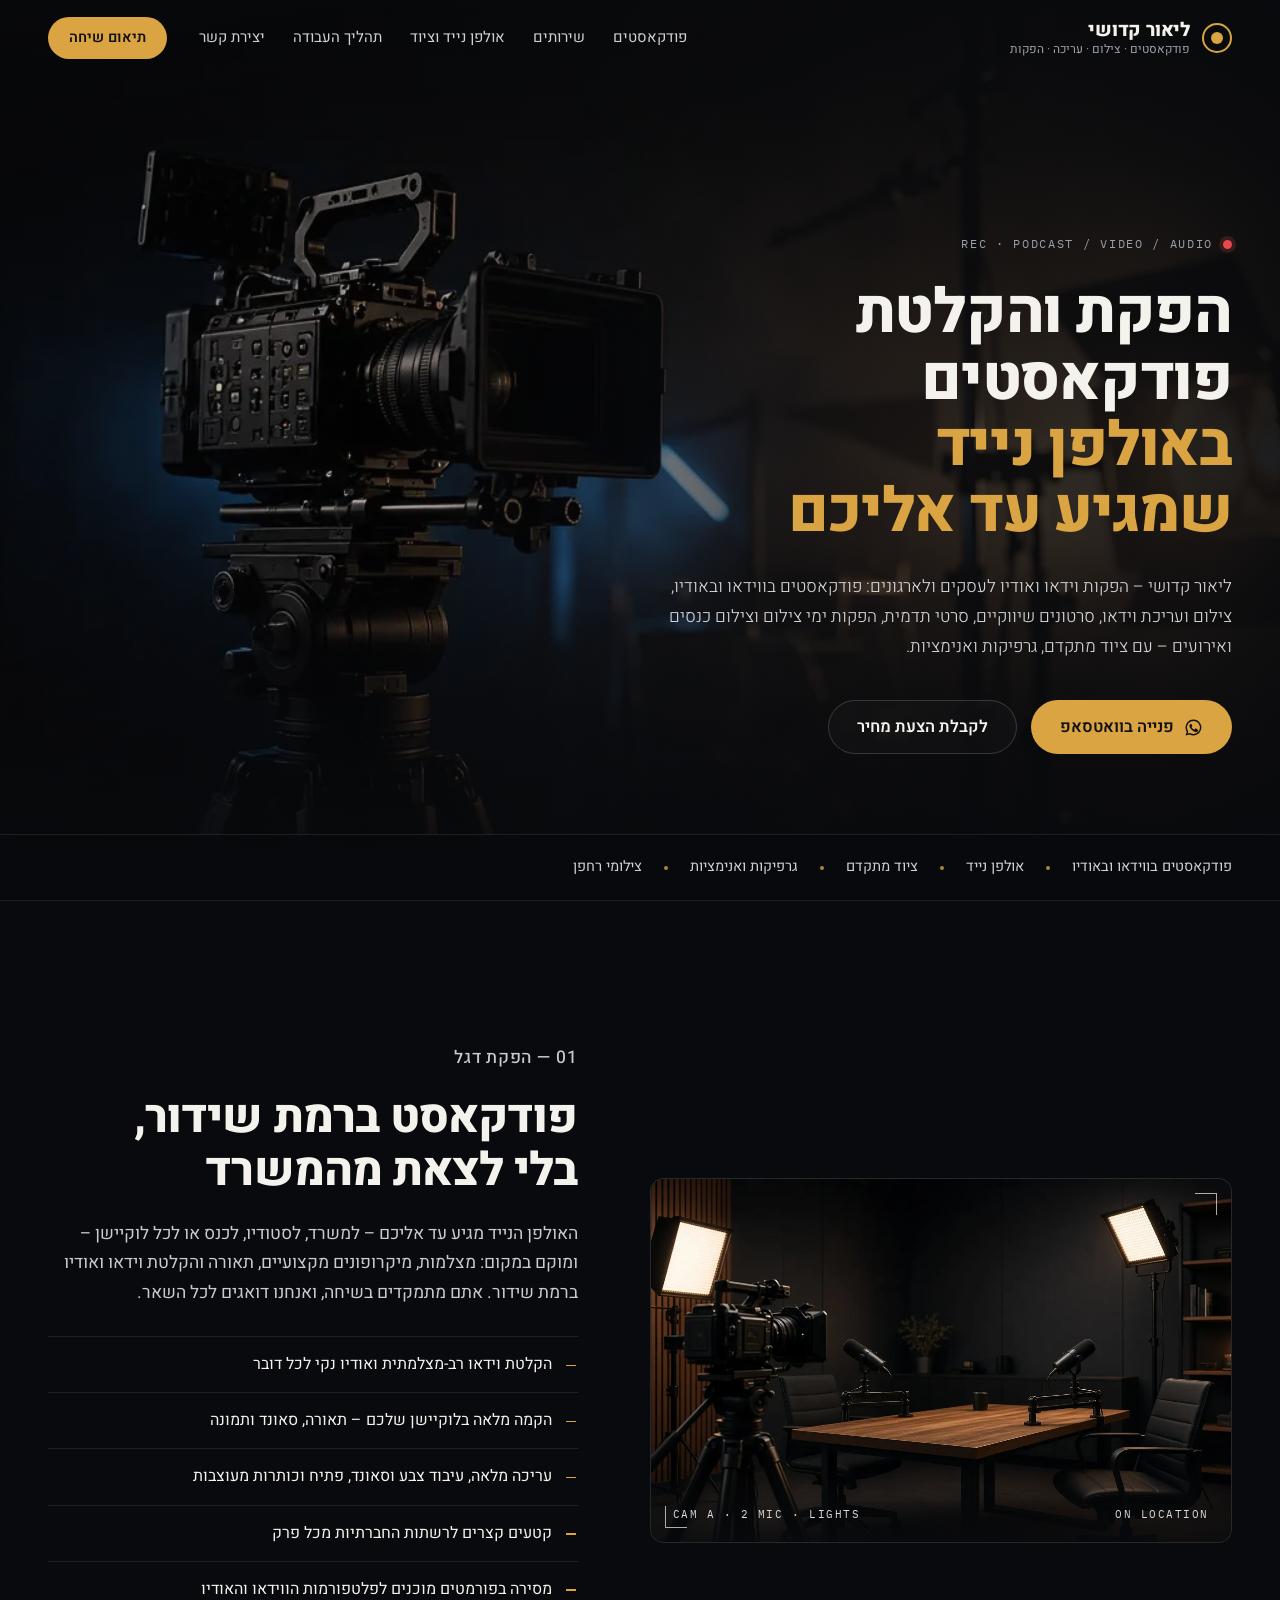
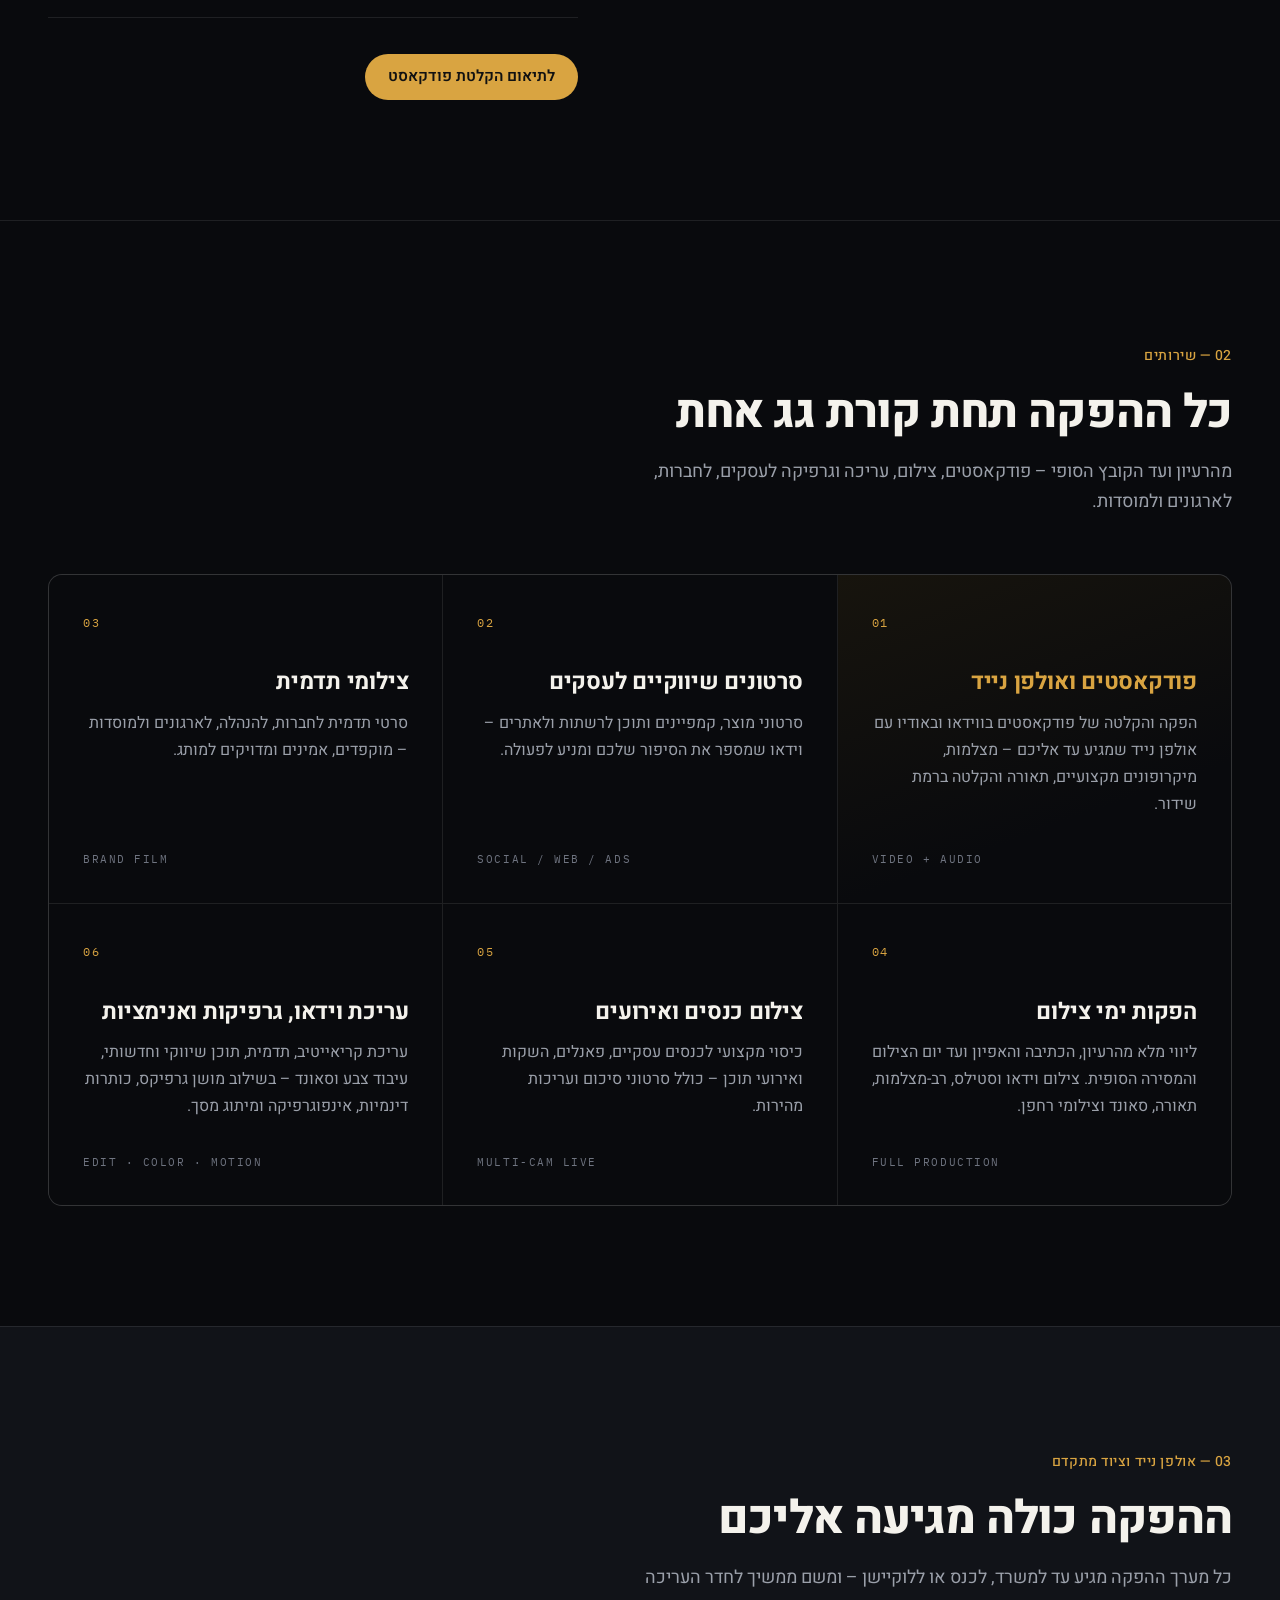
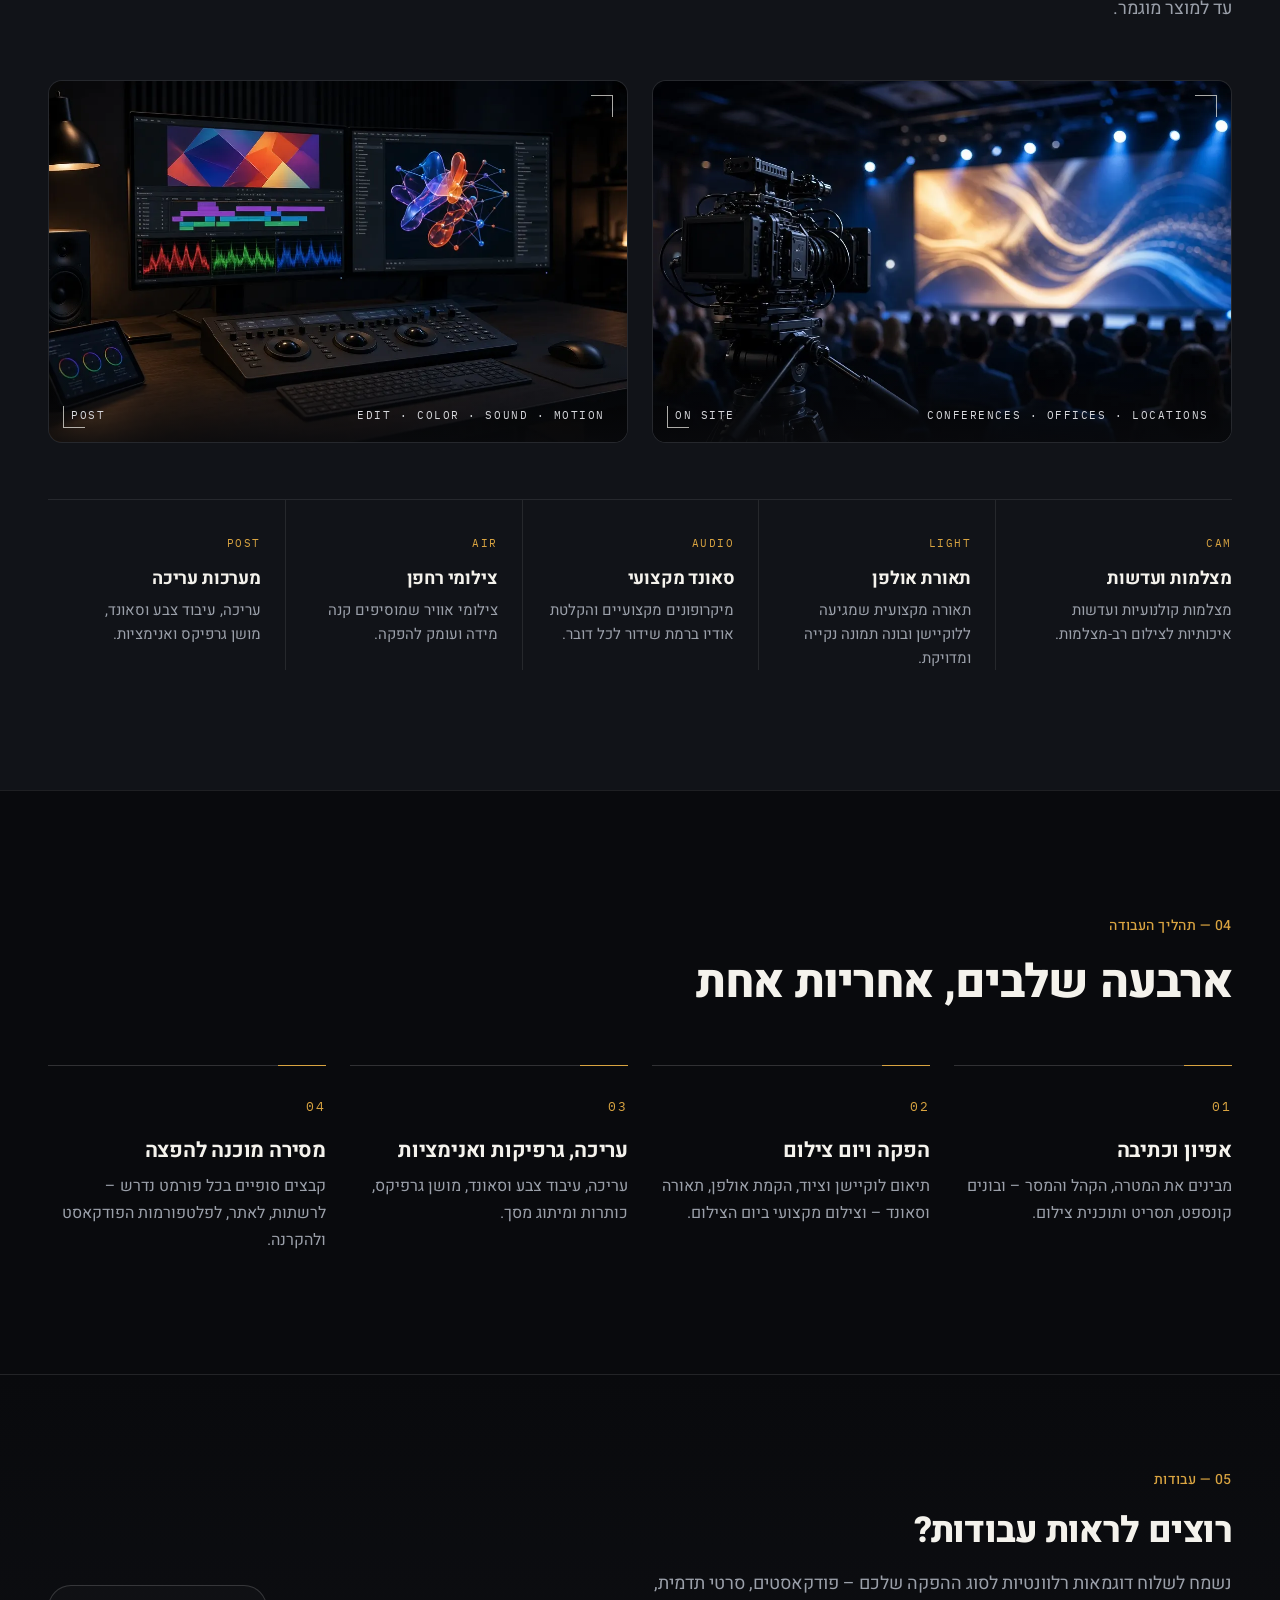
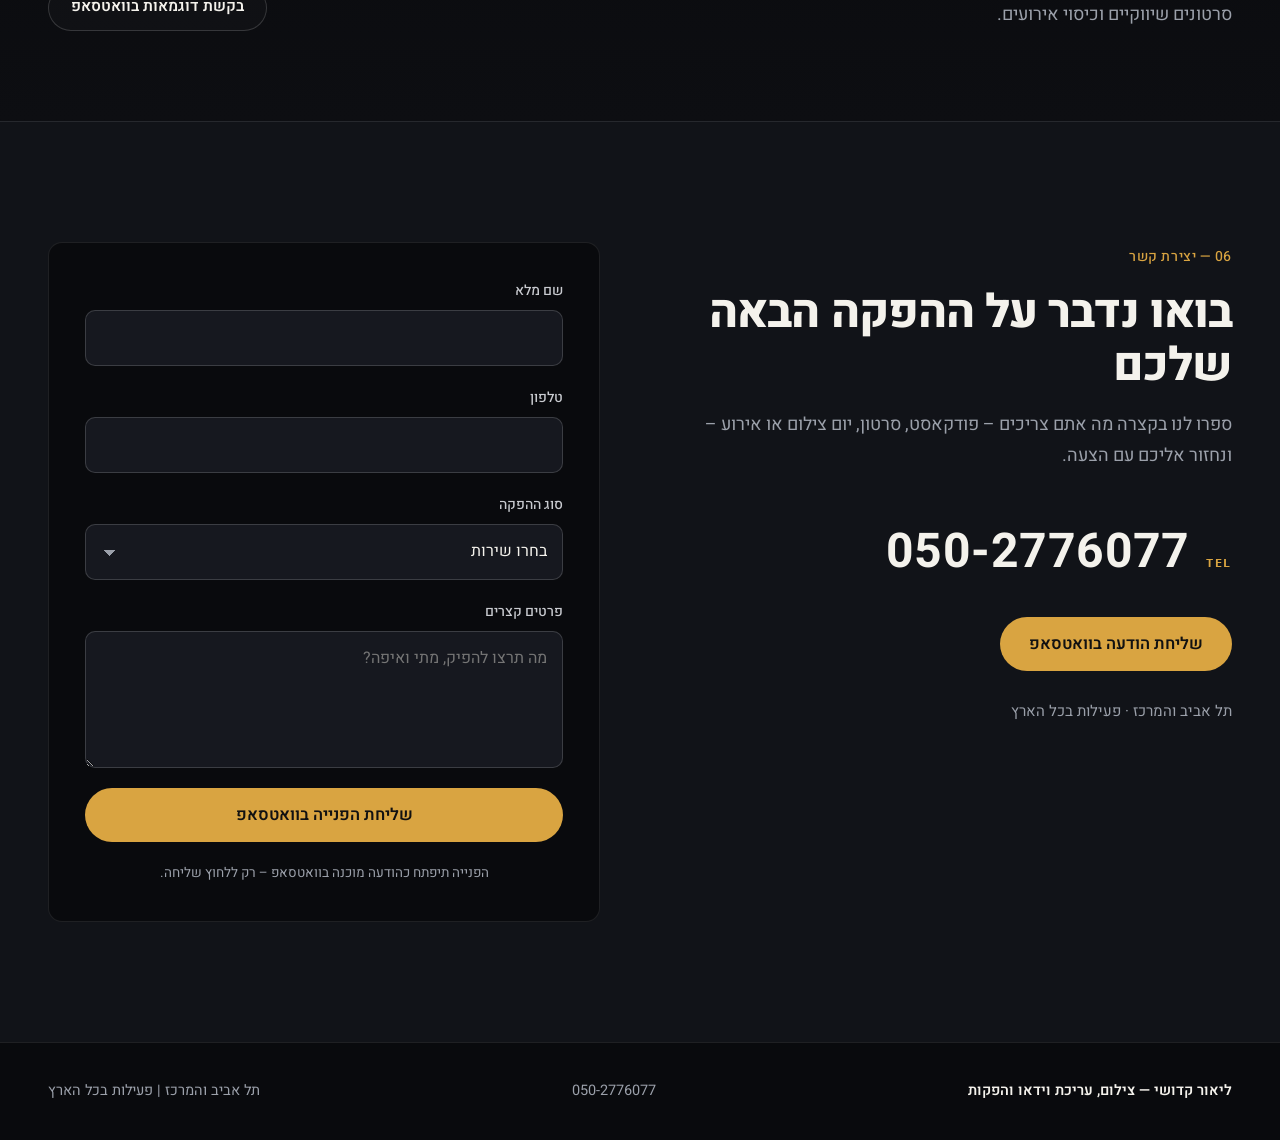
==== index.html @ 4fe22cae "Lior Kadoshi production site" ====
<!doctype html>
<html lang="he" dir="rtl">
<head>
<meta charset="utf-8">
<meta name="viewport" content="width=device-width, initial-scale=1">
<title>ליאור קדושי | הפקת והקלטת פודקאסטים, אולפן נייד, צילום ועריכת וידאו</title>
<meta name="description" content="ליאור קדושי – הפקת והקלטת פודקאסטים בווידאו ובאודיו עם אולפן נייד שמגיע עד אליכם, לצד צילום ועריכת וידאו, סרטונים שיווקיים לעסקים, סרטי תדמית, הפקות ימי צילום, צילום כנסים ואירועים, גרפיקות ואנימציות. תל אביב, המרכז ובכל הארץ.">
<link rel="canonical" href="https://lior-kadoshi.onrender.com/">
<meta name="theme-color" content="#090A0D">
<meta property="og:type" content="website">
<meta property="og:locale" content="he_IL">
<meta property="og:site_name" content="ליאור קדושי – פודקאסטים, צילום והפקות">
<meta property="og:title" content="ליאור קדושי | הפקת והקלטת פודקאסטים ואולפן נייד">
<meta property="og:description" content="אולפן פודקאסטים נייד שמגיע עד אליכם, צילום ועריכת וידאו, סרטונים שיווקיים, סרטי תדמית, הפקות ימי צילום וצילום כנסים ואירועים.">
<meta property="og:url" content="https://lior-kadoshi.onrender.com/">
<meta property="og:image" content="https://lior-kadoshi.onrender.com/assets/og-image.jpg">
<meta property="og:image:width" content="1200">
<meta property="og:image:height" content="630">
<meta name="twitter:card" content="summary_large_image">
<link rel="preconnect" href="https://fonts.googleapis.com">
<link rel="preconnect" href="https://fonts.gstatic.com" crossorigin>
<link href="https://fonts.googleapis.com/css2?family=Heebo:wght@300;400;500;600;700;800&family=IBM+Plex+Mono:wght@400;500&display=swap" rel="stylesheet">
<link rel="preload" as="image" href="assets/hero-studio.webp" type="image/webp">
<link rel="stylesheet" href="styles.css">
<link rel="icon" href="data:image/svg+xml,%3Csvg xmlns='http://www.w3.org/2000/svg' viewBox='0 0 64 64'%3E%3Crect width='64' height='64' rx='12' fill='%23090A0D'/%3E%3Ccircle cx='32' cy='32' r='13' fill='none' stroke='%23D9A441' stroke-width='5'/%3E%3Ccircle cx='32' cy='32' r='4' fill='%23D9A441'/%3E%3C/svg%3E">
<script type="application/ld+json">
{"@context":"https://schema.org","@type":"ProfessionalService","name":"ליאור קדושי – צילום, עריכת וידאו והפקות","alternateName":"Lior Kadoshi","description":"הפקת והקלטת פודקאסטים בווידאו ובאודיו עם אולפן נייד, צילום ועריכת וידאו, סרטונים שיווקיים לעסקים, סרטי תדמית, הפקות ימי צילום וצילום כנסים ואירועים.","telephone":"+972502776077","url":"https://lior-kadoshi.onrender.com/","image":"https://lior-kadoshi.onrender.com/assets/og-image.jpg","areaServed":["תל אביב","המרכז","ישראל"],"foundingDate":"2022"}
</script>
</head>
<body>
<a class="skip" href="#main">דילוג לתוכן</a>

<header class="nav" id="top">
  <div class="nav__inner wrap">
    <a href="#top" class="brand" aria-label="ליאור קדושי – לראש העמוד">
      <span class="brand__mark" aria-hidden="true"></span>
      <span class="brand__text"><strong>ליאור קדושי</strong><small>פודקאסטים · צילום · עריכה · הפקות</small></span>
    </a>
    <nav class="nav__links" aria-label="ניווט ראשי">
      <a href="#podcast">פודקאסטים</a>
      <a href="#services">שירותים</a>
      <a href="#studio">אולפן נייד וציוד</a>
      <a href="#process">תהליך העבודה</a>
      <a href="#contact">יצירת קשר</a>
    </nav>
    <a href="#contact" class="btn btn--gold nav__cta">תיאום שיחה</a>
    <button class="burger" type="button" aria-label="פתיחת תפריט" aria-expanded="false" aria-controls="drawer"><span></span><span></span></button>
  </div>
</header>

<div class="drawer" id="drawer" aria-hidden="true">
  <nav aria-label="ניווט נייד">
    <a href="#podcast"><span class="mono">01</span>פודקאסטים</a>
    <a href="#services"><span class="mono">02</span>שירותים</a>
    <a href="#studio"><span class="mono">03</span>אולפן נייד וציוד</a>
    <a href="#process"><span class="mono">04</span>תהליך העבודה</a>
    <a href="#contact"><span class="mono">05</span>יצירת קשר</a>
  </nav>
  <div class="drawer__foot">
    <a href="https://wa.me/972502776077" class="btn btn--gold" target="_blank" rel="noopener">שליחת הודעה בוואטסאפ</a>
    <a href="tel:+972502776077" class="btn btn--ghost">050-2776077</a>
  </div>
</div>

<main id="main">
  <!-- HERO -->
  <section class="hero">
    <picture class="hero__media">
      <source srcset="assets/hero-studio.webp" type="image/webp">
      <img src="assets/hero-studio.jpg" alt="סט צילום מקצועי עם מצלמת קולנוע על חצובה ותאורת אולפן" width="1280" height="720" fetchpriority="high">
    </picture>
    <div class="hero__shade" aria-hidden="true"></div>
    <div class="hero__content wrap">
      <p class="eyebrow"><span class="rec" aria-hidden="true"></span><span class="mono">REC · PODCAST / VIDEO / AUDIO</span></p>
      <h1>הפקת והקלטת פודקאסטים<br><span class="gold">באולפן נייד שמגיע עד אליכם</span></h1>
      <p class="lead">ליאור קדושי – הפקות וידאו ואודיו לעסקים ולארגונים: פודקאסטים בווידאו ובאודיו, צילום ועריכת וידאו, סרטונים שיווקיים, סרטי תדמית, הפקות ימי צילום וצילום כנסים ואירועים – עם ציוד מתקדם, גרפיקות ואנימציות.</p>
      <div class="hero__ctas">
        <a href="https://wa.me/972502776077?text=%D7%94%D7%99%D7%99%20%D7%9C%D7%99%D7%90%D7%95%D7%A8%2C%20%D7%90%D7%A9%D7%9E%D7%97%20%D7%9C%D7%A4%D7%A8%D7%98%D7%99%D7%9D%20%D7%A2%D7%9C%20%D7%94%D7%A4%D7%A7%D7%94" class="btn btn--gold btn--lg" target="_blank" rel="noopener"><svg viewBox="0 0 24 24" aria-hidden="true"><path d="M12 2a10 10 0 0 0-8.6 15.1L2 22l5-1.3A10 10 0 1 0 12 2Zm0 18.2a8.2 8.2 0 0 1-4.2-1.1l-.3-.2-3 .8.8-2.9-.2-.3A8.2 8.2 0 1 1 12 20.2Zm4.5-6.1c-.2-.1-1.5-.7-1.7-.8-.2-.1-.4-.1-.6.1l-.8 1c-.1.2-.3.2-.5.1a6.7 6.7 0 0 1-3.3-2.9c-.2-.4.3-.4.8-1.3.1-.2 0-.3 0-.4l-.8-1.9c-.2-.5-.4-.4-.6-.4h-.5a1 1 0 0 0-.7.3 3 3 0 0 0-.9 2.2 5.2 5.2 0 0 0 1.1 2.8 11.9 11.9 0 0 0 4.6 4c1.7.7 2.4.8 3.2.7a2.8 2.8 0 0 0 1.8-1.3 2.3 2.3 0 0 0 .2-1.3c-.1-.1-.2-.2-.5-.3Z"/></svg>פנייה בוואטסאפ</a>
        <a href="#contact" class="btn btn--ghost btn--lg">לקבלת הצעת מחיר</a>
      </div>
    </div>
    <div class="strip">
      <div class="wrap strip__inner">
        <span>פודקאסטים בווידאו ובאודיו</span><i></i>
        <span>אולפן נייד</span><i></i>
        <span>ציוד מתקדם</span><i></i>
        <span>גרפיקות ואנימציות</span><i></i>
        <span>צילומי רחפן</span>
      </div>
    </div>
  </section>

  <!-- PODCAST FLAGSHIP -->
  <section class="section podcast" id="podcast">
    <div class="wrap split">
      <figure class="frame">
        <picture>
          <source srcset="assets/podcast-mobile.webp" type="image/webp">
          <img src="assets/podcast-mobile.jpg" alt="עמדת הקלטת פודקאסט עם שני מיקרופונים מקצועיים, תאורת אולפן ומצלמת וידאו" width="1280" height="720" loading="lazy">
        </picture>
        <figcaption class="mono"><span>CAM A · 2 MIC · LIGHTS</span><span>ON LOCATION</span></figcaption>
      </figure>
      <div class="split__text">
        <p class="kicker mono">01 — הפקת דגל</p>
        <h2>פודקאסט ברמת שידור,<br>בלי לצאת מהמשרד</h2>
        <p>האולפן הנייד מגיע עד אליכם – למשרד, לסטודיו, לכנס או לכל לוקיישן – ומוקם במקום: מצלמות, מיקרופונים מקצועיים, תאורה והקלטת וידאו ואודיו ברמת שידור. אתם מתמקדים בשיחה, ואנחנו דואגים לכל השאר.</p>
        <ul class="ticks">
          <li>הקלטת וידאו רב-מצלמתית ואודיו נקי לכל דובר</li>
          <li>הקמה מלאה בלוקיישן שלכם – תאורה, סאונד ותמונה</li>
          <li>עריכה מלאה, עיבוד צבע וסאונד, פתיח וכותרות מעוצבות</li>
          <li>קטעים קצרים לרשתות החברתיות מכל פרק</li>
          <li>מסירה בפורמטים מוכנים לפלטפורמות הווידאו והאודיו</li>
        </ul>
        <a href="#contact" class="btn btn--gold" data-service="הפקת והקלטת פודקאסט">לתיאום הקלטת פודקאסט</a>
      </div>
    </div>
  </section>

  <!-- SERVICES -->
  <section class="section" id="services">
    <div class="wrap">
      <header class="head">
        <p class="kicker mono">02 — שירותים</p>
        <h2>כל ההפקה תחת קורת גג אחת</h2>
        <p class="sub">מהרעיון ועד הקובץ הסופי – פודקאסטים, צילום, עריכה וגרפיקה לעסקים, לחברות, לארגונים ולמוסדות.</p>
      </header>
      <div class="grid">
        <article class="card card--feature">
          <span class="card__idx mono">01</span>
          <h3>פודקאסטים ואולפן נייד</h3>
          <p>הפקה והקלטה של פודקאסטים בווידאו ובאודיו עם אולפן נייד שמגיע עד אליכם – מצלמות, מיקרופונים מקצועיים, תאורה והקלטה ברמת שידור.</p>
          <span class="card__tag mono">VIDEO + AUDIO</span>
        </article>
        <article class="card">
          <span class="card__idx mono">02</span>
          <h3>סרטונים שיווקיים לעסקים</h3>
          <p>סרטוני מוצר, קמפיינים ותוכן לרשתות ולאתרים – וידאו שמספר את הסיפור שלכם ומניע לפעולה.</p>
          <span class="card__tag mono">SOCIAL / WEB / ADS</span>
        </article>
        <article class="card">
          <span class="card__idx mono">03</span>
          <h3>צילומי תדמית</h3>
          <p>סרטי תדמית לחברות, להנהלה, לארגונים ולמוסדות – מוקפדים, אמינים ומדויקים למותג.</p>
          <span class="card__tag mono">BRAND FILM</span>
        </article>
        <article class="card">
          <span class="card__idx mono">04</span>
          <h3>הפקות ימי צילום</h3>
          <p>ליווי מלא מהרעיון, הכתיבה והאפיון ועד יום הצילום והמסירה הסופית. צילום וידאו וסטילס, רב-מצלמות, תאורה, סאונד וצילומי רחפן.</p>
          <span class="card__tag mono">FULL PRODUCTION</span>
        </article>
        <article class="card">
          <span class="card__idx mono">05</span>
          <h3>צילום כנסים ואירועים</h3>
          <p>כיסוי מקצועי לכנסים עסקיים, פאנלים, השקות ואירועי תוכן – כולל סרטוני סיכום ועריכות מהירות.</p>
          <span class="card__tag mono">MULTI-CAM LIVE</span>
        </article>
        <article class="card">
          <span class="card__idx mono">06</span>
          <h3>עריכת וידאו, גרפיקות ואנימציות</h3>
          <p>עריכת קריאייטיב, תדמית, תוכן שיווקי וחדשותי, עיבוד צבע וסאונד – בשילוב מושן גרפיקס, כותרות דינמיות, אינפוגרפיקה ומיתוג מסך.</p>
          <span class="card__tag mono">EDIT · COLOR · MOTION</span>
        </article>
      </div>
    </div>
  </section>

  <!-- STUDIO & GEAR -->
  <section class="section studio" id="studio">
    <div class="wrap">
      <header class="head">
        <p class="kicker mono">03 — אולפן נייד וציוד מתקדם</p>
        <h2>ההפקה כולה מגיעה אליכם</h2>
        <p class="sub">כל מערך ההפקה מגיע עד למשרד, לכנס או ללוקיישן – ומשם ממשיך לחדר העריכה עד למוצר מוגמר.</p>
      </header>
      <div class="studio__grid">
        <figure class="frame frame--tall">
          <picture>
            <source srcset="assets/conference-shoot.webp" type="image/webp">
            <img src="assets/conference-shoot.jpg" alt="מצלמת קולנוע על חצובה מצלמת במה מוארת באולם כנסים" width="1280" height="720" loading="lazy">
          </picture>
          <figcaption class="mono"><span>ON SITE</span><span>CONFERENCES · OFFICES · LOCATIONS</span></figcaption>
        </figure>
        <figure class="frame frame--tall">
          <picture>
            <source srcset="assets/editing-motion.webp" type="image/webp">
            <img src="assets/editing-motion.jpg" alt="עמדת עריכה ועיבוד צבע עם שני מסכים ופאנל שליטה" width="1280" height="720" loading="lazy">
          </picture>
          <figcaption class="mono"><span>POST</span><span>EDIT · COLOR · SOUND · MOTION</span></figcaption>
        </figure>
      </div>
      <div class="gear">
        <div class="gear__item"><span class="mono">CAM</span><h3>מצלמות ועדשות</h3><p>מצלמות קולנועיות ועדשות איכותיות לצילום רב-מצלמות.</p></div>
        <div class="gear__item"><span class="mono">LIGHT</span><h3>תאורת אולפן</h3><p>תאורה מקצועית שמגיעה ללוקיישן ובונה תמונה נקייה ומדויקת.</p></div>
        <div class="gear__item"><span class="mono">AUDIO</span><h3>סאונד מקצועי</h3><p>מיקרופונים מקצועיים והקלטת אודיו ברמת שידור לכל דובר.</p></div>
        <div class="gear__item"><span class="mono">AIR</span><h3>צילומי רחפן</h3><p>צילומי אוויר שמוסיפים קנה מידה ועומק להפקה.</p></div>
        <div class="gear__item"><span class="mono">POST</span><h3>מערכות עריכה</h3><p>עריכה, עיבוד צבע וסאונד, מושן גרפיקס ואנימציות.</p></div>
      </div>
    </div>
  </section>

  <!-- PROCESS -->
  <section class="section" id="process">
    <div class="wrap">
      <header class="head">
        <p class="kicker mono">04 — תהליך העבודה</p>
        <h2>ארבעה שלבים, אחריות אחת</h2>
      </header>
      <ol class="steps">
        <li><span class="steps__n mono">01</span><h3>אפיון וכתיבה</h3><p>מבינים את המטרה, הקהל והמסר – ובונים קונספט, תסריט ותוכנית צילום.</p></li>
        <li><span class="steps__n mono">02</span><h3>הפקה ויום צילום</h3><p>תיאום לוקיישן וציוד, הקמת אולפן, תאורה וסאונד – וצילום מקצועי ביום הצילום.</p></li>
        <li><span class="steps__n mono">03</span><h3>עריכה, גרפיקות ואנימציות</h3><p>עריכה, עיבוד צבע וסאונד, מושן גרפיקס, כותרות ומיתוג מסך.</p></li>
        <li><span class="steps__n mono">04</span><h3>מסירה מוכנה להפצה</h3><p>קבצים סופיים בכל פורמט נדרש – לרשתות, לאתר, לפלטפורמות הפודקאסט ולהקרנה.</p></li>
      </ol>
    </div>
  </section>

  <!-- WORK (modular, ready for showreel) -->
  <section class="section reel" id="work" aria-label="עבודות נבחרות">
    <div class="wrap reel__inner">
      <div>
        <p class="kicker mono">05 — עבודות</p>
        <h2>רוצים לראות עבודות?</h2>
        <p class="sub">נשמח לשלוח דוגמאות רלוונטיות לסוג ההפקה שלכם – פודקאסטים, סרטי תדמית, סרטונים שיווקיים וכיסוי אירועים.</p>
      </div>
      <a href="https://wa.me/972502776077?text=%D7%94%D7%99%D7%99%20%D7%9C%D7%99%D7%90%D7%95%D7%A8%2C%20%D7%90%D7%A9%D7%9E%D7%97%20%D7%9C%D7%A8%D7%90%D7%95%D7%AA%20%D7%93%D7%95%D7%92%D7%9E%D7%90%D7%95%D7%AA%20%D7%A2%D7%91%D7%95%D7%93%D7%94" class="btn btn--ghost" target="_blank" rel="noopener">בקשת דוגמאות בוואטסאפ</a>
      <!-- Showreel slot: add <div class="reel__video"><iframe ...></iframe></div> here when real works are ready -->
    </div>
  </section>

  <!-- CONTACT -->
  <section class="section contact" id="contact">
    <div class="wrap contact__grid">
      <div class="contact__info">
        <p class="kicker mono">06 — יצירת קשר</p>
        <h2>בואו נדבר על ההפקה הבאה שלכם</h2>
        <p class="sub">ספרו לנו בקצרה מה אתם צריכים – פודקאסט, סרטון, יום צילום או אירוע – ונחזור אליכם עם הצעה.</p>
        <a class="phone" href="tel:+972502776077"><span class="mono">TEL</span><bdi>050-2776077</bdi></a>
        <a href="https://wa.me/972502776077" class="btn btn--gold btn--lg" target="_blank" rel="noopener">שליחת הודעה בוואטסאפ</a>
        <p class="area mono">תל אביב והמרכז · פעילות בכל הארץ</p>
      </div>
      <form class="form" id="brief" novalidate>
        <div class="field">
          <label for="f-name">שם מלא</label>
          <input id="f-name" name="name" type="text" autocomplete="name" required>
        </div>
        <div class="field">
          <label for="f-phone">טלפון</label>
          <input id="f-phone" name="phone" type="tel" inputmode="tel" autocomplete="tel" required dir="ltr">
        </div>
        <div class="field">
          <label for="f-type">סוג ההפקה</label>
          <select id="f-type" name="type" required>
            <option value="" selected disabled>בחרו שירות</option>
            <option>הפקת והקלטת פודקאסט</option>
            <option>אולפן נייד</option>
            <option>סרטון שיווקי לעסק</option>
            <option>צילומי תדמית</option>
            <option>הפקת יום צילום</option>
            <option>צילום כנס או אירוע</option>
            <option>עריכת וידאו</option>
            <option>גרפיקות ואנימציות</option>
            <option>צילומי רחפן</option>
            <option>אחר</option>
          </select>
        </div>
        <div class="field">
          <label for="f-msg">פרטים קצרים</label>
          <textarea id="f-msg" name="msg" rows="4" placeholder="מה תרצו להפיק, מתי ואיפה?"></textarea>
        </div>
        <p class="form__err" id="form-err" role="alert" hidden>נא למלא שם, טלפון וסוג הפקה.</p>
        <button type="submit" class="btn btn--gold btn--lg btn--block">שליחת הפנייה בוואטסאפ</button>
        <p class="form__note">הפנייה תיפתח כהודעה מוכנה בוואטסאפ – רק ללחוץ שליחה.</p>
      </form>
    </div>
  </section>
</main>

<footer class="footer">
  <div class="wrap footer__inner">
    <strong>ליאור קדושי — צילום, עריכת וידאו והפקות</strong>
    <a href="tel:+972502776077"><bdi>050-2776077</bdi></a>
    <span>תל אביב והמרכז | פעילות בכל הארץ</span>
  </div>
</footer>

<a class="wa-float" href="https://wa.me/972502776077" target="_blank" rel="noopener" aria-label="וואטסאפ"><svg viewBox="0 0 24 24" aria-hidden="true"><path d="M12 2a10 10 0 0 0-8.6 15.1L2 22l5-1.3A10 10 0 1 0 12 2Zm4.5 12.1c-.2-.1-1.5-.7-1.7-.8-.2-.1-.4-.1-.6.1l-.8 1c-.1.2-.3.2-.5.1a6.7 6.7 0 0 1-3.3-2.9c-.2-.4.3-.4.8-1.3.1-.2 0-.3 0-.4l-.8-1.9c-.2-.5-.4-.4-.6-.4h-.5a1 1 0 0 0-.7.3 3 3 0 0 0-.9 2.2 5.2 5.2 0 0 0 1.1 2.8 11.9 11.9 0 0 0 4.6 4c1.7.7 2.4.8 3.2.7a2.8 2.8 0 0 0 1.8-1.3 2.3 2.3 0 0 0 .2-1.3c-.1-.1-.2-.2-.5-.3Z"/></svg></a>

<script src="script.js" defer></script>
</body>
</html>
---- styles.css ----
:root{
  --bg:#090A0D; --bg2:#111318; --bg3:#16181F;
  --ink:#F4F2EC; --mute:#9BA0AA; --gold:#D9A441; --gold2:#E8BC66;
  --line:rgba(255,255,255,.09); --line2:rgba(255,255,255,.16);
  --r:14px; --w:1240px;
  --mono:"IBM Plex Mono",ui-monospace,monospace;
}
*,*::before,*::after{box-sizing:border-box}
html{scroll-behavior:smooth;scroll-padding-top:84px;-webkit-text-size-adjust:100%}
body{margin:0;background:var(--bg);color:var(--ink);font-family:"Heebo",system-ui,sans-serif;font-size:17px;line-height:1.7;font-weight:400;overflow-x:hidden;-webkit-font-smoothing:antialiased}
img{display:block;max-width:100%;height:auto}
a{color:inherit;text-decoration:none}
h1,h2,h3{margin:0;font-weight:700;line-height:1.15;letter-spacing:-.01em}
p{margin:0}
.wrap{width:100%;max-width:var(--w);margin-inline:auto;padding-inline:28px}
.mono{font-family:var(--mono);font-size:12px;letter-spacing:.14em;text-transform:uppercase;direction:ltr;unicode-bidi:isolate}
.gold{color:var(--gold)}
.skip{position:absolute;top:-60px;right:16px;background:var(--gold);color:#000;padding:8px 14px;border-radius:8px;z-index:100}
.skip:focus{top:12px}
:focus-visible{outline:2px solid var(--gold);outline-offset:3px}

/* buttons */
.btn{display:inline-flex;align-items:center;justify-content:center;gap:10px;height:46px;padding:0 22px;border-radius:999px;font-weight:600;font-size:15.5px;border:1px solid transparent;transition:background .2s,border-color .2s,color .2s,transform .2s;cursor:pointer;font-family:inherit;white-space:nowrap}
.btn svg{width:19px;height:19px;fill:currentColor}
.btn--gold{background:var(--gold);color:#111;}
.btn--gold:hover{background:var(--gold2)}
.btn--ghost{border-color:var(--line2);color:var(--ink);background:rgba(255,255,255,.02)}
.btn--ghost:hover{border-color:var(--gold);color:var(--gold)}
.btn--lg{height:54px;padding:0 28px;font-size:16.5px}
.btn--block{width:100%}

/* nav */
.nav{position:fixed;inset:0 0 auto 0;z-index:50;transition:background .3s,border-color .3s;border-bottom:1px solid transparent}
.nav.is-solid{background:rgba(9,10,13,.86);backdrop-filter:blur(14px);-webkit-backdrop-filter:blur(14px);border-color:var(--line)}
.nav__inner{display:flex;align-items:center;gap:32px;height:76px}
.brand{display:flex;align-items:center;gap:12px;margin-inline-end:auto}
.brand__mark{width:30px;height:30px;border-radius:50%;border:2.5px solid var(--gold);position:relative;flex:none}
.brand__mark::after{content:"";position:absolute;inset:7px;border-radius:50%;background:var(--gold)}
.brand__text{display:flex;flex-direction:column;line-height:1.2}
.brand__text strong{font-size:19px;font-weight:800;letter-spacing:-.01em}
.brand__text small{font-size:12px;color:var(--mute);font-weight:400}
.nav__links{display:flex;gap:28px;font-size:15px;color:#cfd1d6}
.nav__links a{position:relative;padding:6px 0}
.nav__links a:hover{color:var(--ink)}
.nav__links a::after{content:"";position:absolute;bottom:0;right:0;width:0;height:1px;background:var(--gold);transition:width .25s}
.nav__links a:hover::after{width:100%}
.nav__cta{height:42px;padding:0 20px;font-size:14.5px}
.burger{display:none;width:44px;height:44px;border:1px solid var(--line2);background:transparent;border-radius:12px;cursor:pointer;position:relative;padding:0}
.burger span{position:absolute;right:12px;left:12px;height:1.5px;background:var(--ink);transition:transform .3s,top .3s}
.burger span:first-child{top:17px}.burger span:last-child{top:25px}
.burger[aria-expanded="true"] span:first-child{top:21px;transform:rotate(45deg)}
.burger[aria-expanded="true"] span:last-child{top:21px;transform:rotate(-45deg)}

.drawer{position:fixed;inset:0;z-index:45;background:rgba(9,10,13,.97);backdrop-filter:blur(10px);padding:100px 28px 32px;display:flex;flex-direction:column;justify-content:space-between;opacity:0;visibility:hidden;transform:translateY(-8px);transition:opacity .3s,transform .3s,visibility .3s}
.drawer.is-open{opacity:1;visibility:visible;transform:none}
.drawer nav{display:flex;flex-direction:column}
.drawer nav a{display:flex;align-items:baseline;gap:16px;font-size:26px;font-weight:600;padding:16px 0;border-bottom:1px solid var(--line)}
.drawer nav a .mono{color:var(--gold);font-size:12px}
.drawer__foot{display:grid;gap:12px}
.drawer__foot .btn{height:54px}

/* hero */
.hero{position:relative;min-height:100vh;min-height:100svh;display:flex;flex-direction:column;justify-content:flex-end;overflow:hidden;isolation:isolate}
.hero__media{position:absolute;inset:0;z-index:-2}
.hero__media img{width:100%;height:100%;object-fit:cover;object-position:70% 50%;transform:scaleX(-1)}
.hero__shade{position:absolute;inset:0;z-index:-1;background:
  linear-gradient(270deg,rgba(9,10,13,.92) 0%,rgba(9,10,13,.72) 38%,rgba(9,10,13,.15) 72%,rgba(9,10,13,.35) 100%),
  linear-gradient(0deg,var(--bg) 0%,rgba(9,10,13,0) 40%),
  linear-gradient(180deg,rgba(9,10,13,.6) 0%,rgba(9,10,13,0) 22%)}
.hero__content{padding-top:150px;padding-bottom:80px}
.hero__content>*{max-width:620px}
.eyebrow{display:flex;align-items:center;gap:10px;color:var(--mute);margin-bottom:26px}
.rec{width:9px;height:9px;border-radius:50%;background:#E5484D;box-shadow:0 0 0 4px rgba(229,72,77,.18);animation:blink 1.6s infinite}
@keyframes blink{50%{opacity:.25}}
.hero h1{font-size:clamp(38px,4.8vw,68px);font-weight:800;max-width:13ch;letter-spacing:-.02em;line-height:1.08}
.lead{margin-top:26px;max-width:58ch;font-size:clamp(17px,1.35vw,19.5px);color:#d4d5d9;font-weight:300;line-height:1.75}
.hero__ctas{display:flex;flex-wrap:wrap;gap:14px;margin-top:38px}
.strip{border-top:1px solid var(--line);background:rgba(9,10,13,.55);backdrop-filter:blur(8px)}
.strip__inner{display:flex;flex-wrap:wrap;align-items:center;gap:14px 22px;padding-block:20px;font-size:14.5px;color:#cfd1d6}
.strip i{width:4px;height:4px;border-radius:50%;background:var(--gold);opacity:.8}

/* sections */
.section{padding-block:120px;border-top:1px solid var(--line)}
.head{max-width:760px;margin-bottom:56px}
.kicker{color:var(--gold);margin-bottom:18px;display:inline-block;font-family:"Heebo",sans-serif;direction:rtl;letter-spacing:.04em;font-size:14px;font-weight:500;text-transform:none}
h2{font-size:clamp(30px,3.6vw,50px);font-weight:800;letter-spacing:-.02em}
.sub{margin-top:18px;color:var(--mute);font-size:18px;max-width:60ch}

/* split */
.split{display:grid;grid-template-columns:1.1fr 1fr;gap:72px;align-items:center}
.split__text p{color:#c9cbd0;margin-top:22px;font-size:17.5px}
.ticks{list-style:none;padding:0;margin:28px 0 36px;display:grid;gap:0;border-top:1px solid var(--line)}
.ticks li{padding:14px 26px 14px 0;border-bottom:1px solid var(--line);position:relative;font-size:16px}
.ticks li::before{content:"";position:absolute;right:2px;top:50%;width:10px;height:1.5px;background:var(--gold)}
.frame{margin:0;position:relative;border-radius:var(--r);overflow:hidden;border:1px solid var(--line);background:var(--bg2)}
.frame img{width:100%;aspect-ratio:16/10;object-fit:cover}
.frame::before,.frame::after{content:"";position:absolute;width:22px;height:22px;border:1.5px solid rgba(244,242,236,.7);z-index:2;pointer-events:none}
.frame::before{top:14px;right:14px;border-left:0;border-bottom:0}
.frame::after{bottom:14px;left:14px;border-right:0;border-top:0}
.frame figcaption{position:absolute;inset:auto 0 0 0;display:flex;justify-content:space-between;gap:12px;padding:44px 22px 18px;background:linear-gradient(0deg,rgba(9,10,13,.85),transparent);color:#d8d9dd;font-size:11px}

/* services grid */
.grid{display:grid;grid-template-columns:repeat(3,1fr);gap:1px;background:var(--line);border:1px solid var(--line);border-radius:var(--r);overflow:hidden}
.card{background:var(--bg);padding:38px 34px 34px;display:flex;flex-direction:column;gap:14px;min-height:290px;transition:background .3s}
.card:hover{background:var(--bg2)}
.card__idx{color:var(--gold)}
.card h3{font-size:23px;margin-top:22px}
.card p{color:var(--mute);font-size:16px}
.card__tag{margin-top:auto;padding-top:18px;color:#6f7480;font-size:11px}
.card--feature{background:linear-gradient(160deg,#17140d 0%,var(--bg) 70%)}
.card--feature h3{color:var(--gold)}

/* studio */
.studio{background:var(--bg2)}
.studio__grid{display:grid;grid-template-columns:1fr 1fr;gap:24px}
.gear{display:grid;grid-template-columns:repeat(5,1fr);margin-top:56px;border-top:1px solid var(--line)}
.gear__item{padding:28px 0 0 24px;border-left:1px solid var(--line)}
.gear__item:last-child{border-left:0}
.gear__item+.gear__item{padding-right:24px}
.gear__item .mono{color:var(--gold);font-size:11px}
.gear__item h3{font-size:18px;margin:12px 0 8px}
.gear__item p{color:var(--mute);font-size:15px;line-height:1.6}

/* steps */
.steps{list-style:none;margin:0;padding:0;display:grid;grid-template-columns:repeat(4,1fr);gap:24px;counter-reset:s}
.steps li{border-top:1px solid var(--line2);padding-top:26px;position:relative}
.steps li::before{content:"";position:absolute;top:-1px;right:0;width:48px;height:1px;background:var(--gold)}
.steps__n{color:var(--gold);font-size:13px}
.steps h3{font-size:21px;margin:18px 0 10px}
.steps p{color:var(--mute);font-size:16px}

/* reel */
.reel{padding-block:90px;background:linear-gradient(180deg,var(--bg) 0%,#0d0e12 100%)}
.reel__inner{display:flex;align-items:flex-end;justify-content:space-between;gap:40px;flex-wrap:wrap}
.reel h2{font-size:clamp(26px,2.8vw,38px)}
.reel__video{flex-basis:100%;aspect-ratio:16/9;border-radius:var(--r);overflow:hidden;border:1px solid var(--line)}
.reel__video iframe{width:100%;height:100%;border:0}

/* contact */
.contact{background:var(--bg2)}
.contact__grid{display:grid;grid-template-columns:1fr 1fr;gap:80px;align-items:start}
.phone{display:flex;align-items:baseline;gap:16px;margin:40px 0 24px;font-size:clamp(34px,3.8vw,48px);font-weight:700;letter-spacing:.01em}
.phone .mono{color:var(--gold);font-size:12px}
.phone:hover bdi{color:var(--gold)}
.area{color:var(--mute);margin-top:28px;direction:rtl;font-family:"Heebo",sans-serif;letter-spacing:0;text-transform:none;font-size:15px}
.form{background:var(--bg);border:1px solid var(--line);border-radius:var(--r);padding:36px;display:grid;gap:20px}
.field{display:grid;gap:8px}
.field label{font-size:14px;color:#c9cbd0;font-weight:500}
.field input,.field select,.field textarea{width:100%;background:var(--bg3);border:1px solid var(--line2);border-radius:10px;color:var(--ink);font:inherit;font-size:16px;padding:13px 15px;transition:border-color .2s}
.field input[dir="ltr"]{text-align:right}
.field textarea{resize:vertical;min-height:110px}
.field select{appearance:none;background-image:linear-gradient(45deg,transparent 50%,var(--mute) 50%),linear-gradient(135deg,var(--mute) 50%,transparent 50%);background-position:18px 52%,24px 52%;background-size:6px 6px;background-repeat:no-repeat;padding-left:40px}
.field select option{background:var(--bg2)}
.field input:focus,.field select:focus,.field textarea:focus{outline:none;border-color:var(--gold)}
.field .invalid{border-color:#E5484D}
.form__err{color:#ff8a8d;font-size:14.5px}
.form__note{color:var(--mute);font-size:13.5px;text-align:center}

/* footer */
.footer{border-top:1px solid var(--line);padding-block:36px;color:var(--mute);font-size:14.5px}
.footer__inner{display:flex;flex-wrap:wrap;gap:12px 32px;align-items:center;justify-content:space-between}
.footer strong{color:var(--ink);font-weight:600}
.footer a:hover{color:var(--gold)}

.wa-float{position:fixed;left:22px;bottom:22px;z-index:40;width:54px;height:54px;border-radius:50%;background:var(--gold);color:#111;display:grid;place-items:center;box-shadow:0 10px 30px rgba(0,0,0,.45)}
.wa-float{opacity:0;visibility:hidden;transform:translateY(10px);transition:opacity .3s,transform .3s,visibility .3s}
.wa-float.show{opacity:1;visibility:visible;transform:none}
.wa-float svg{width:26px;height:26px;fill:currentColor}

/* reveal */
.reveal{opacity:0;transform:translateY(18px);transition:opacity .8s ease,transform .8s ease}
.reveal.in{opacity:1;transform:none}

@media (max-width:1080px){
  .nav__links{display:none}
  .burger{display:block}
  .split,.contact__grid{grid-template-columns:1fr;gap:48px}
  .grid{grid-template-columns:repeat(2,1fr)}
  .gear{grid-template-columns:repeat(2,1fr);border-top:0;gap:0}
  .gear__item,.gear__item+.gear__item{padding:22px 0;border-left:0;border-top:1px solid var(--line)}
  .gear__item:nth-child(odd){padding-left:20px}
  .steps{grid-template-columns:repeat(2,1fr);gap:40px 24px}
}
@media (max-width:640px){
  body{font-size:16px}
  .wrap{padding-inline:20px}
  .nav__inner{height:66px;gap:12px}
  .nav__cta{display:none}
  .brand__text strong{font-size:17px}
  .brand__text small{font-size:11px}
  .hero__media img{object-position:74% 40%}
  .hero__shade{background:linear-gradient(0deg,var(--bg) 4%,rgba(9,10,13,.86) 48%,rgba(9,10,13,.35) 80%,rgba(9,10,13,.55) 100%)}
  .hero__content{padding-top:120px;padding-bottom:48px}
  .hero__ctas{flex-direction:column}
  .hero__ctas .btn{width:100%}
  .strip__inner{gap:8px 14px;font-size:13px}
  .section{padding-block:80px}
  .head{margin-bottom:40px}
  .grid{grid-template-columns:1fr}
  .card{min-height:0;padding:30px 24px}
  .card h3{margin-top:10px}
  .studio__grid{grid-template-columns:1fr}
  .gear{grid-template-columns:1fr}
  .gear__item:nth-child(odd){padding-left:0}
  .steps{grid-template-columns:1fr;gap:32px}
  .frame figcaption{font-size:10px;padding:36px 16px 14px}
  .form{padding:24px 20px}
  .reel__inner .btn{width:100%}
  .footer__inner{flex-direction:column;align-items:flex-start}
  .wa-float{width:50px;height:50px;left:16px;bottom:16px}
}
@media (prefers-reduced-motion:reduce){*{animation:none!important;transition:none!important;scroll-behavior:auto!important}.reveal{opacity:1;transform:none}}
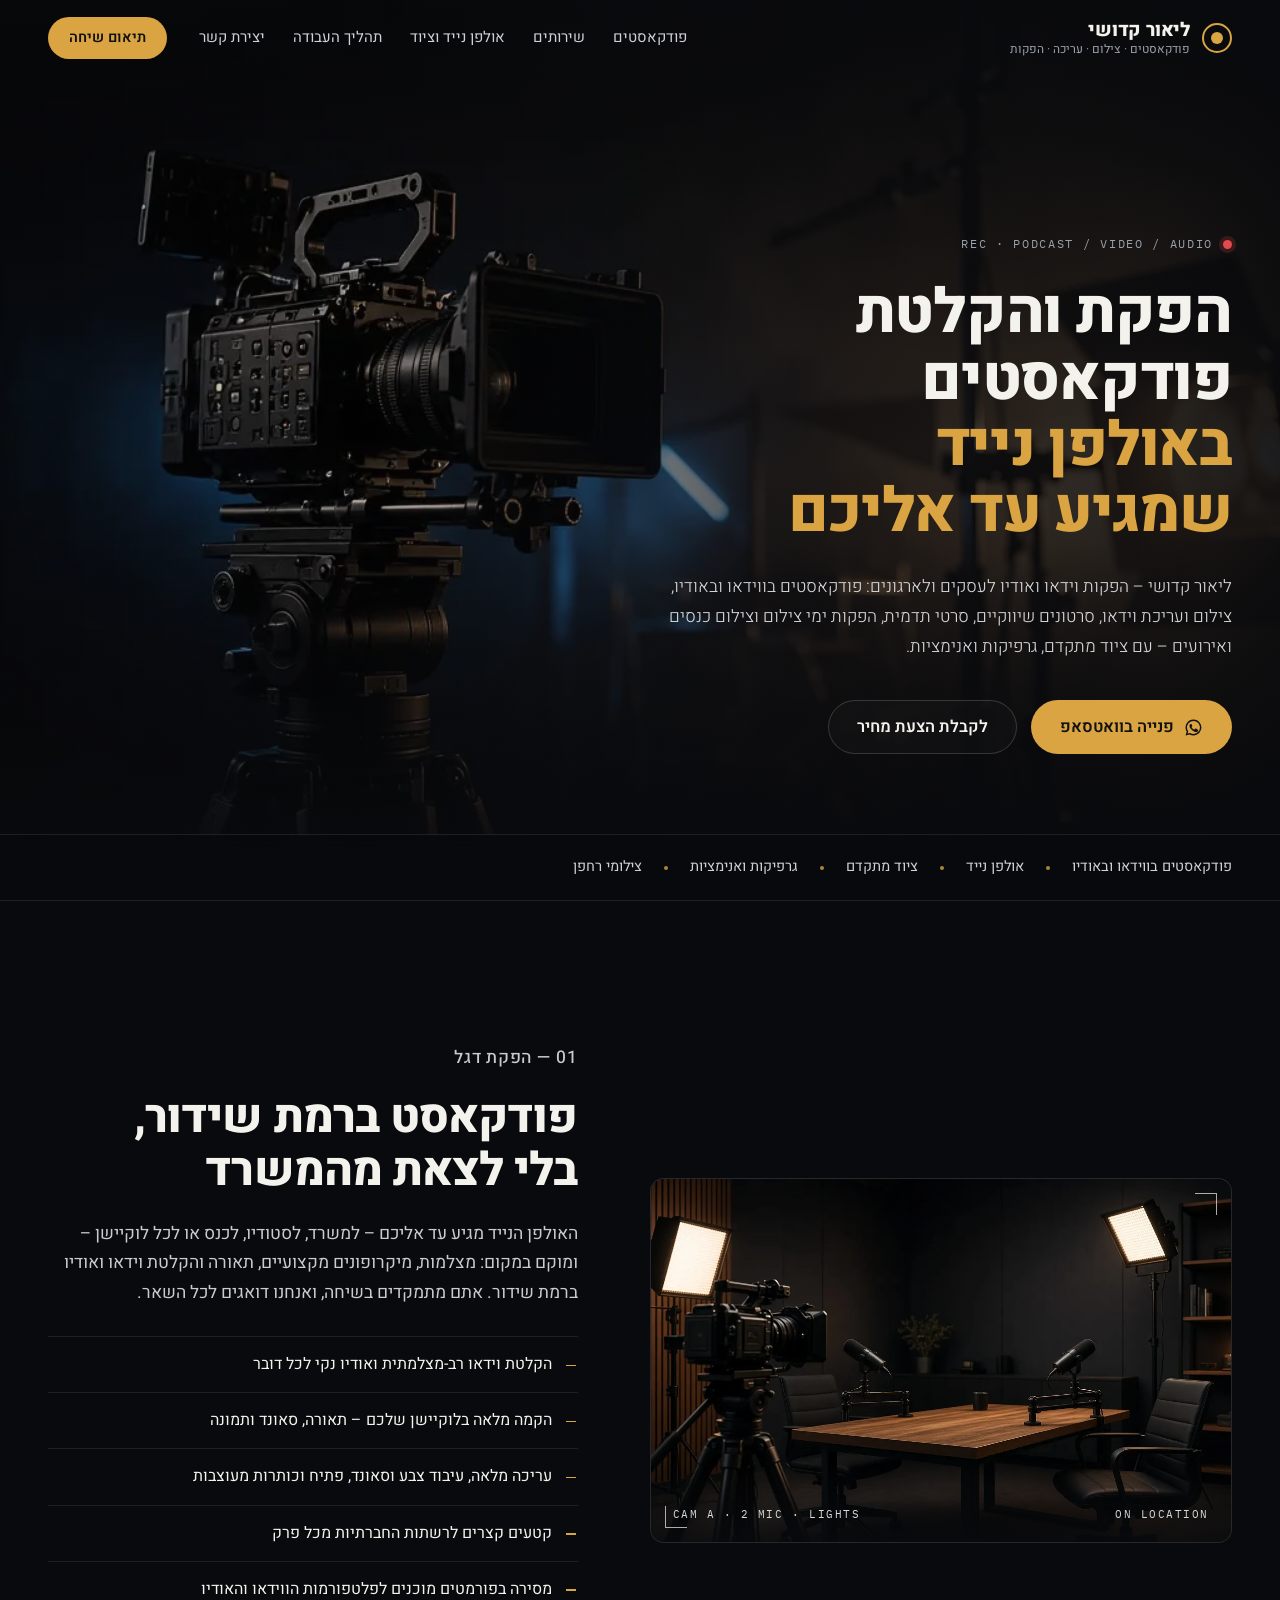
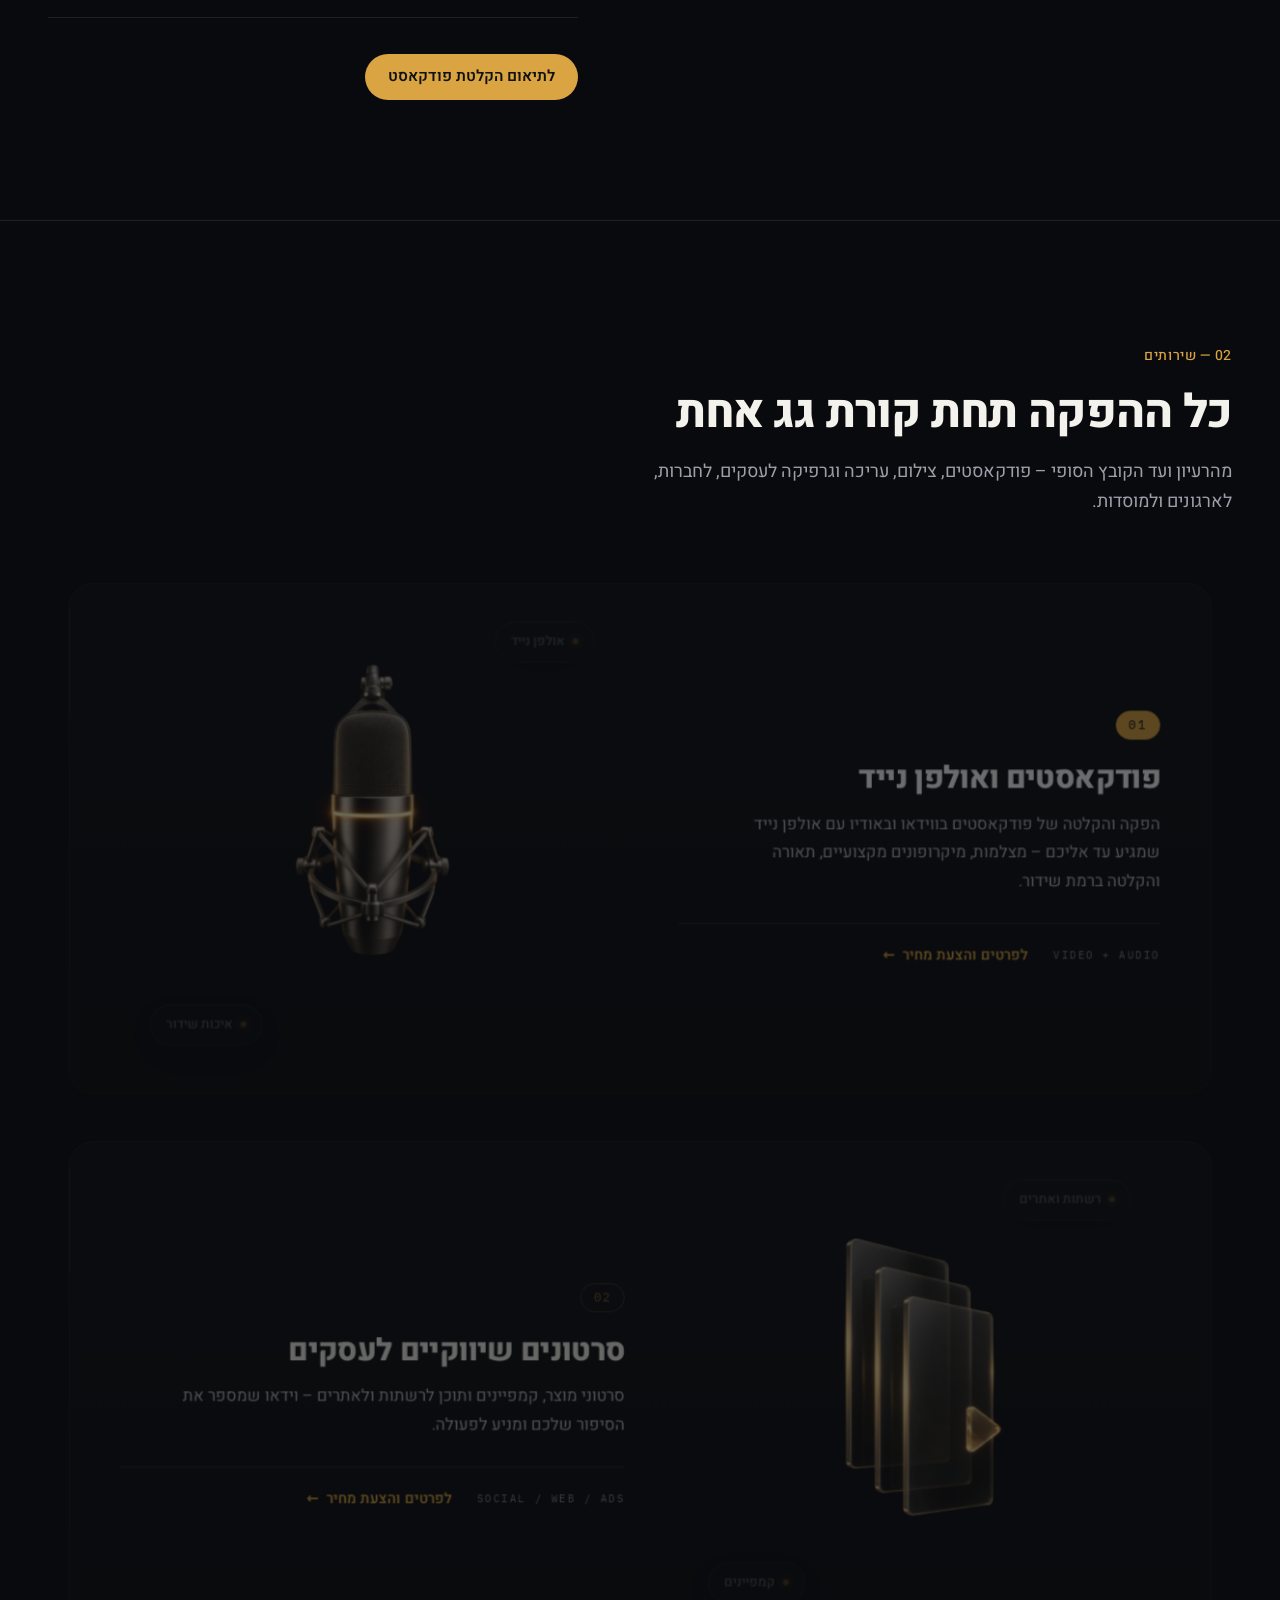
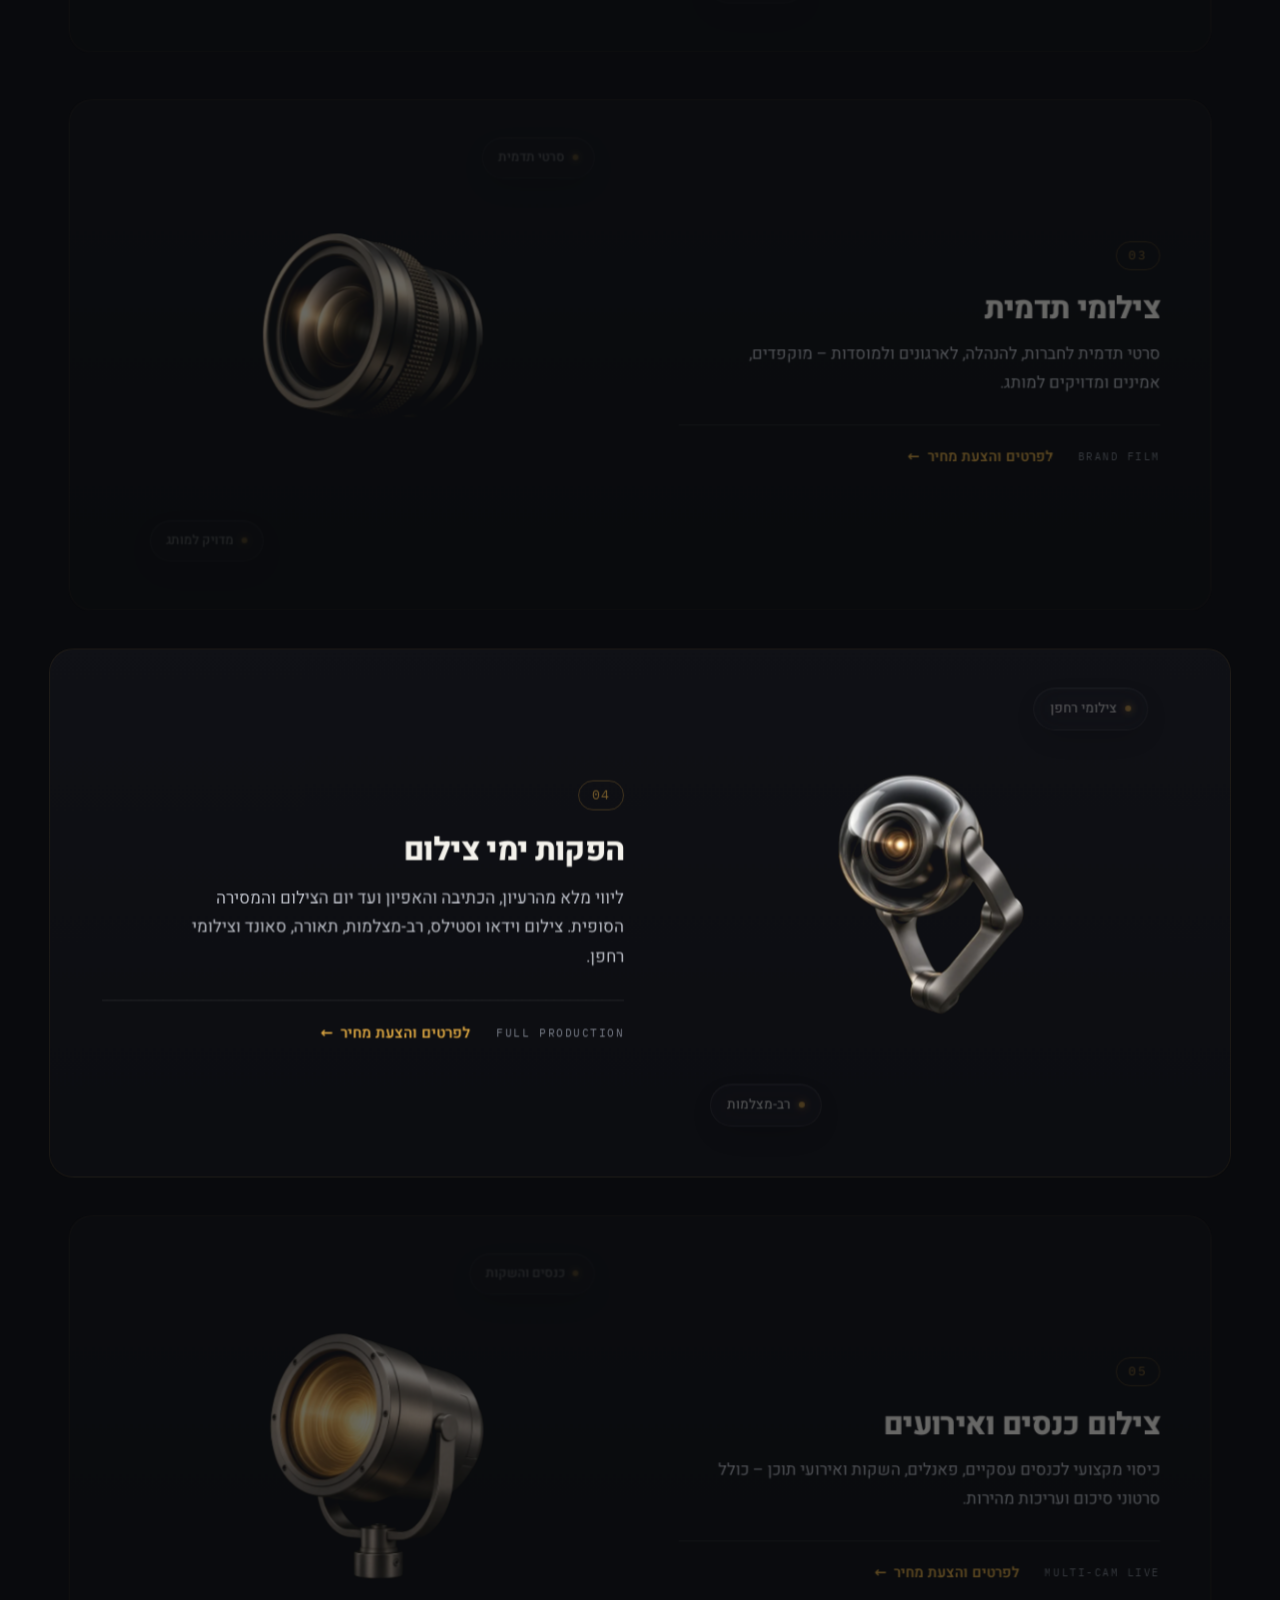
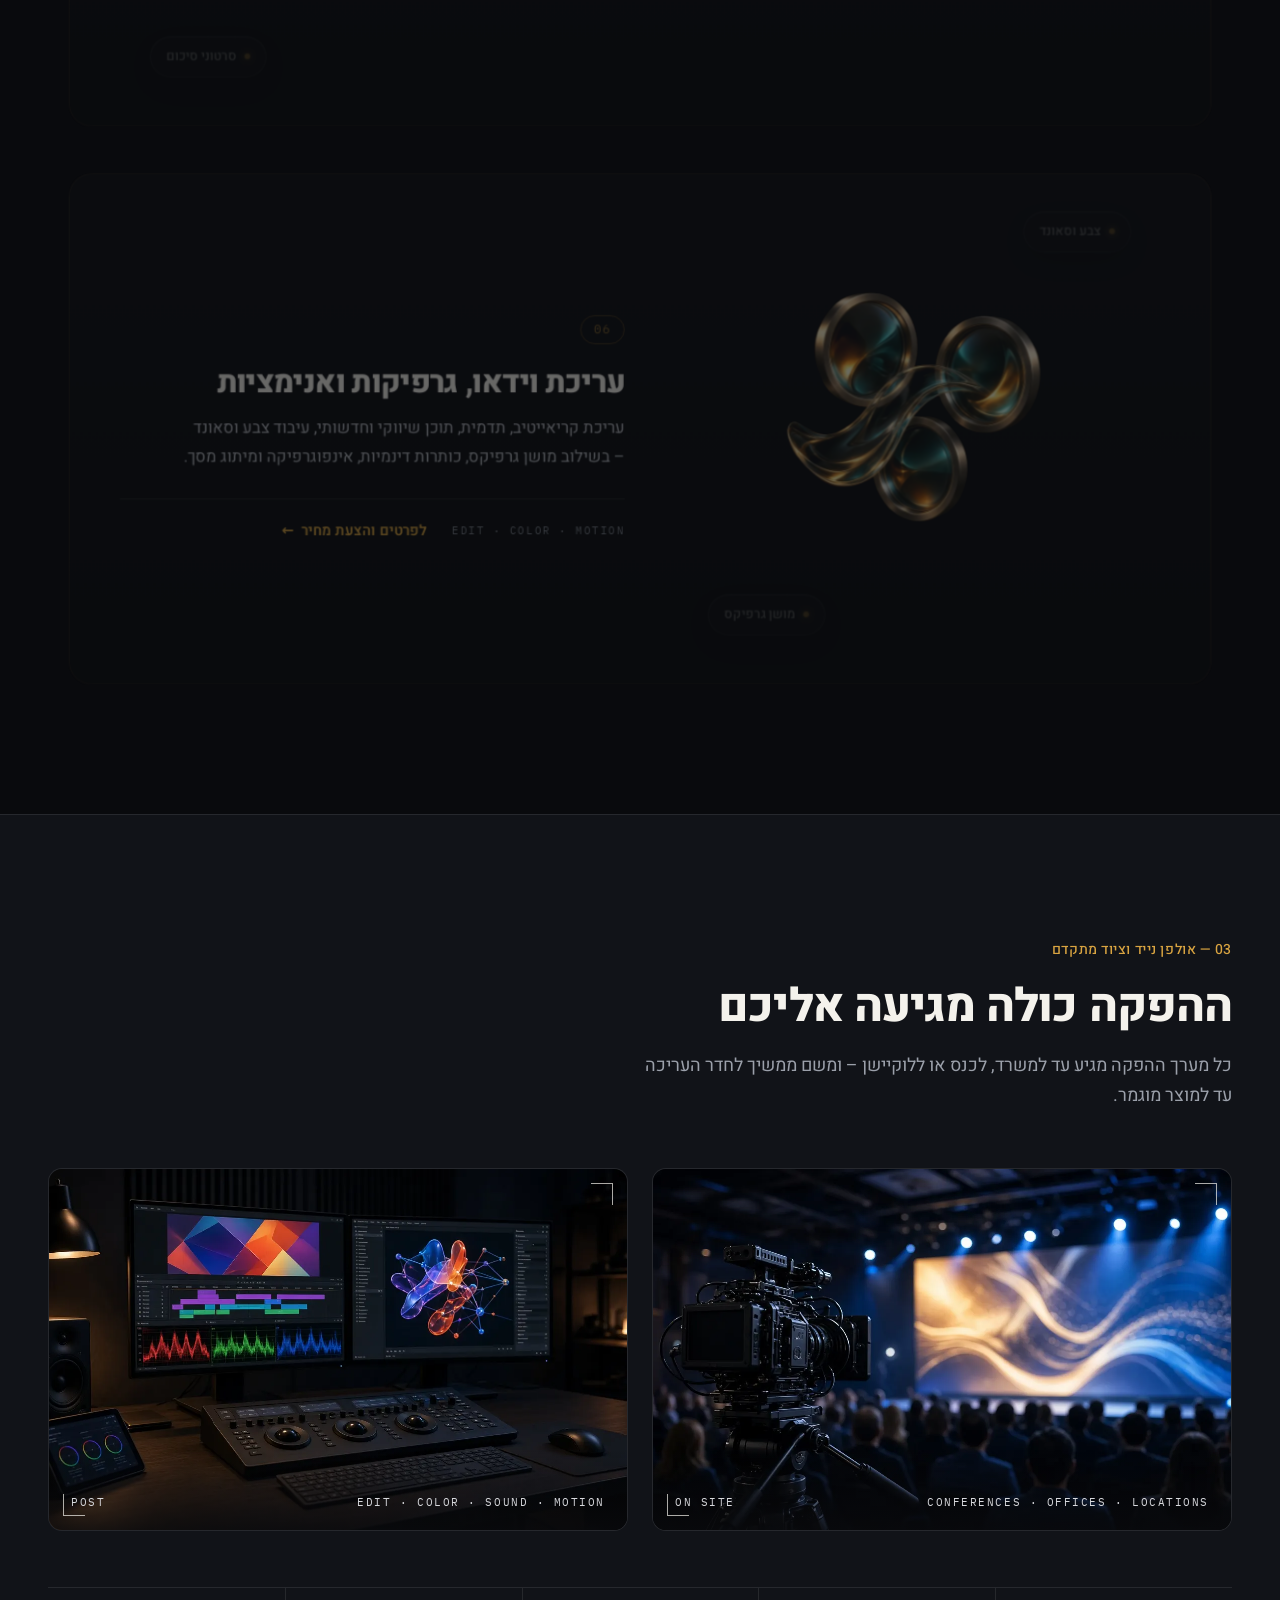
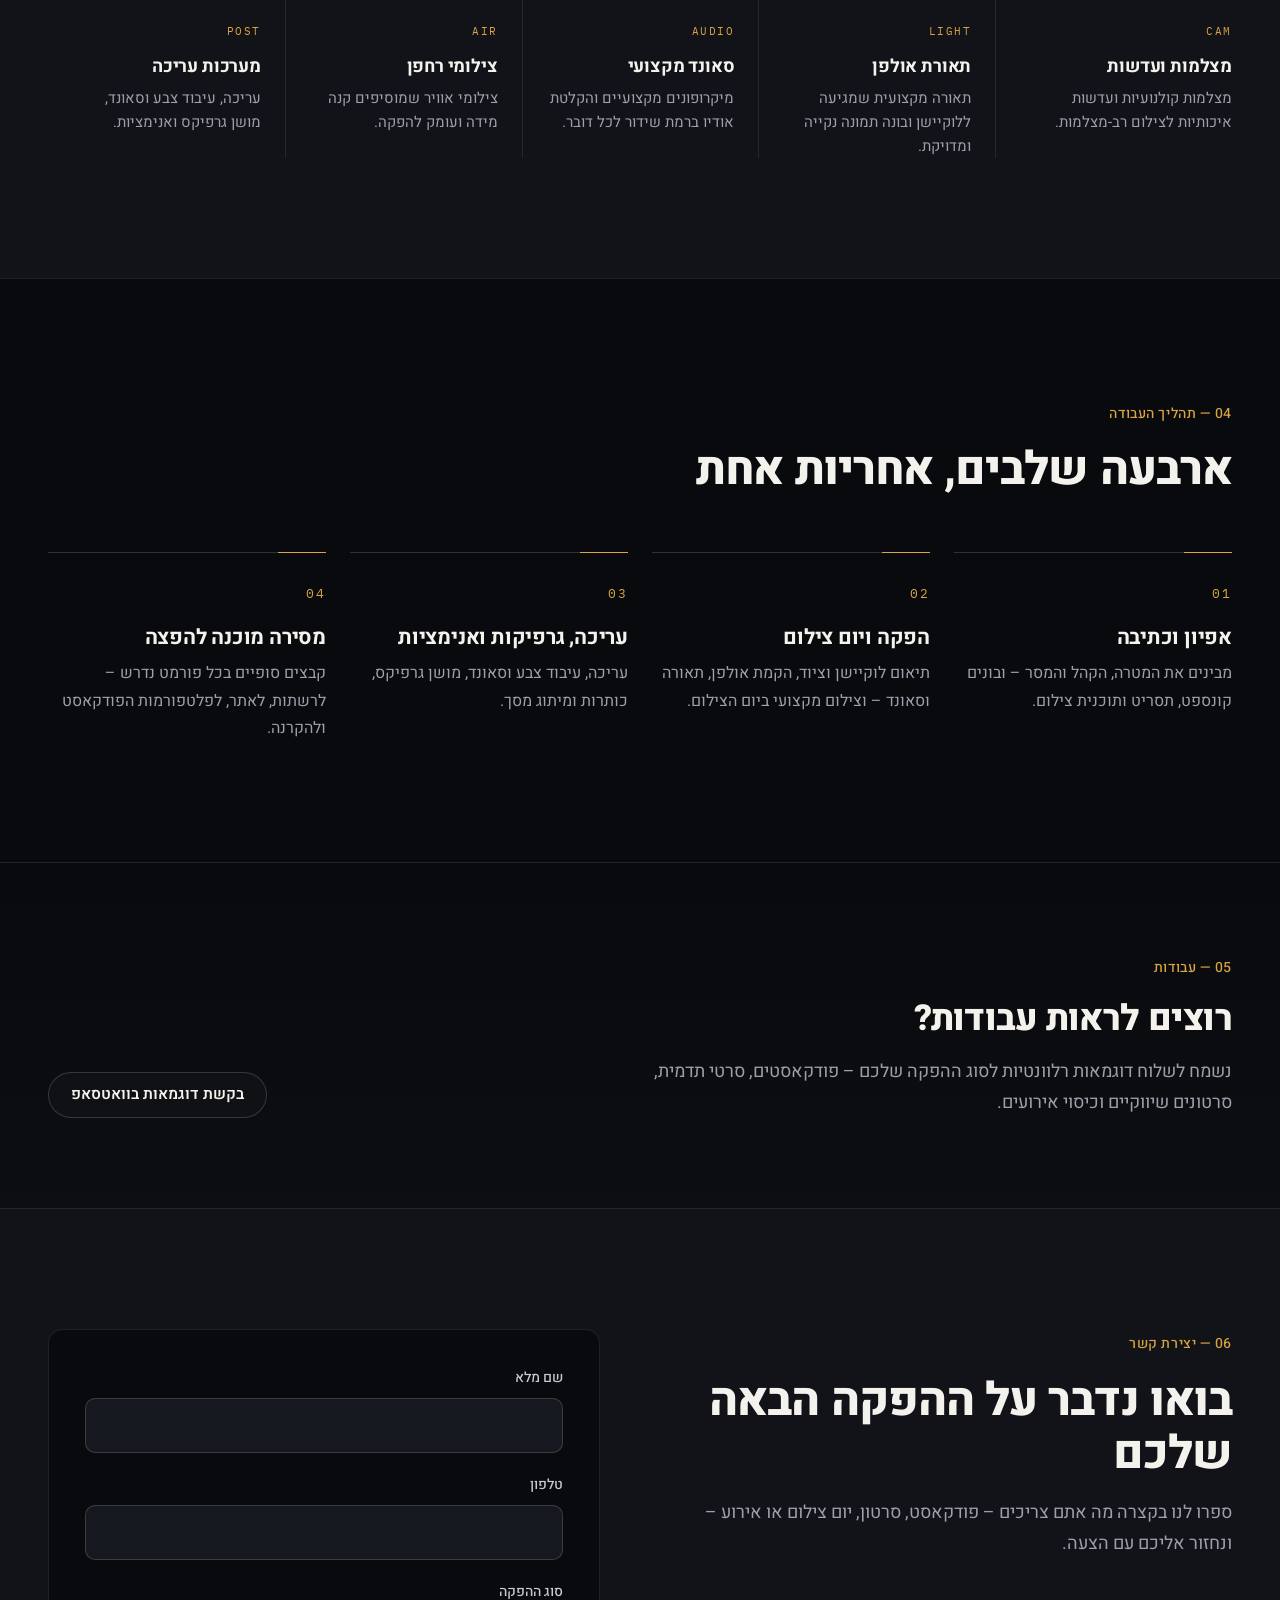
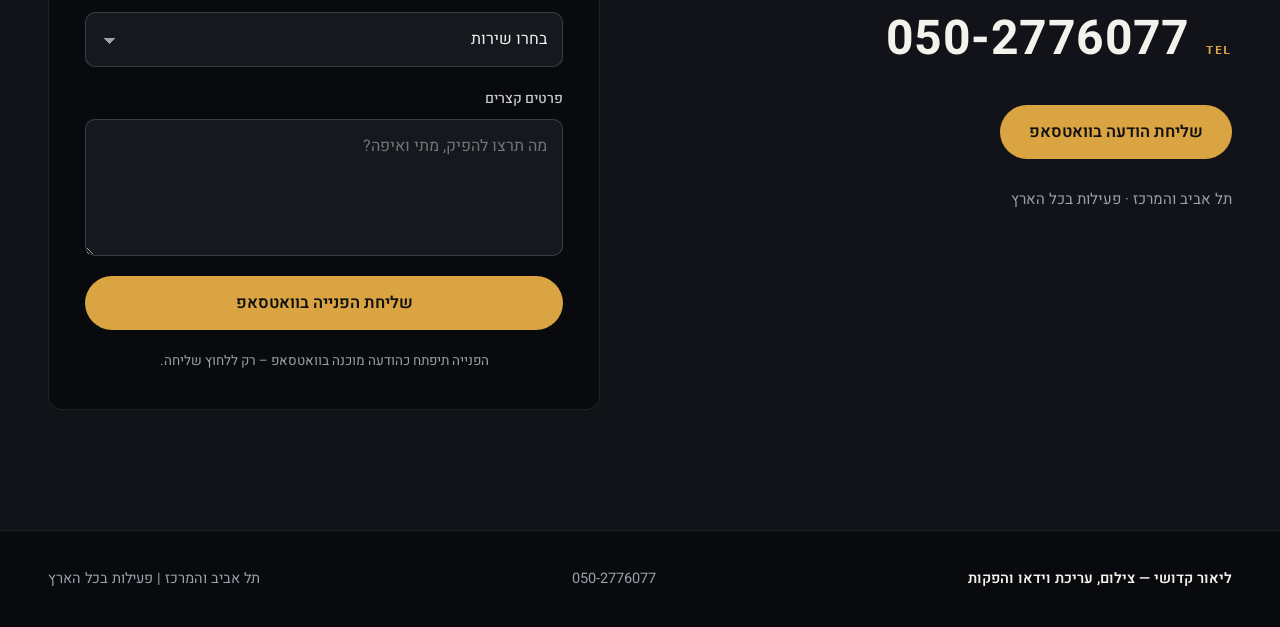
==== commit 5d111d47: "Services: Apple Pro scroll-spotlight blocks with sculptural 3D studio objects and glass parallax tag" ====
--- a/index.html
+++ b/index.html
@@ -5,26 +5,313 @@
 <meta name="viewport" content="width=device-width, initial-scale=1">
 <title>ליאור קדושי | הפקת והקלטת פודקאסטים, אולפן נייד, צילום ועריכת וידאו</title>
 <meta name="description" content="ליאור קדושי – הפקת והקלטת פודקאסטים בווידאו ובאודיו עם אולפן נייד שמגיע עד אליכם, לצד צילום ועריכת וידאו, סרטונים שיווקיים לעסקים, סרטי תדמית, הפקות ימי צילום, צילום כנסים ואירועים, גרפיקות ואנימציות. תל אביב, המרכז ובכל הארץ.">
-<link rel="canonical" href="https://lior-kadoshi.onrender.com/">
+<link rel="canonical" href="https://reelzstudios.co.il/">
 <meta name="theme-color" content="#090A0D">
 <meta property="og:type" content="website">
 <meta property="og:locale" content="he_IL">
 <meta property="og:site_name" content="ליאור קדושי – פודקאסטים, צילום והפקות">
 <meta property="og:title" content="ליאור קדושי | הפקת והקלטת פודקאסטים ואולפן נייד">
 <meta property="og:description" content="אולפן פודקאסטים נייד שמגיע עד אליכם, צילום ועריכת וידאו, סרטונים שיווקיים, סרטי תדמית, הפקות ימי צילום וצילום כנסים ואירועים.">
-<meta property="og:url" content="https://lior-kadoshi.onrender.com/">
-<meta property="og:image" content="https://lior-kadoshi.onrender.com/assets/og-image.jpg">
+<meta property="og:url" content="https://reelzstudios.co.il/">
+<meta property="og:image" content="https://reelzstudios.co.il/assets/og-image.jpg">
 <meta property="og:image:width" content="1200">
 <meta property="og:image:height" content="630">
 <meta name="twitter:card" content="summary_large_image">
+<meta name="twitter:image" content="https://reelzstudios.co.il/assets/og-image.jpg">
 <link rel="preconnect" href="https://fonts.googleapis.com">
 <link rel="preconnect" href="https://fonts.gstatic.com" crossorigin>
 <link href="https://fonts.googleapis.com/css2?family=Heebo:wght@300;400;500;600;700;800&family=IBM+Plex+Mono:wght@400;500&display=swap" rel="stylesheet">
 <link rel="preload" as="image" href="assets/hero-studio.webp" type="image/webp">
 <link rel="stylesheet" href="styles.css">
+<link rel="alternate" type="text/plain" href="https://reelzstudios.co.il/llms.txt" title="llms.txt">
 <link rel="icon" href="data:image/svg+xml,%3Csvg xmlns='http://www.w3.org/2000/svg' viewBox='0 0 64 64'%3E%3Crect width='64' height='64' rx='12' fill='%23090A0D'/%3E%3Ccircle cx='32' cy='32' r='13' fill='none' stroke='%23D9A441' stroke-width='5'/%3E%3Ccircle cx='32' cy='32' r='4' fill='%23D9A441'/%3E%3C/svg%3E">
 <script type="application/ld+json">
-{"@context":"https://schema.org","@type":"ProfessionalService","name":"ליאור קדושי – צילום, עריכת וידאו והפקות","alternateName":"Lior Kadoshi","description":"הפקת והקלטת פודקאסטים בווידאו ובאודיו עם אולפן נייד, צילום ועריכת וידאו, סרטונים שיווקיים לעסקים, סרטי תדמית, הפקות ימי צילום וצילום כנסים ואירועים.","telephone":"+972502776077","url":"https://lior-kadoshi.onrender.com/","image":"https://lior-kadoshi.onrender.com/assets/og-image.jpg","areaServed":["תל אביב","המרכז","ישראל"],"foundingDate":"2022"}
+{
+ "@context": "https://schema.org",
+ "@graph": [
+  {
+   "@type": "Organization",
+   "@id": "https://reelzstudios.co.il/#organization",
+   "name": "Reelz Studios — ליאור קדושי",
+   "alternateName": [
+    "ליאור קדושי",
+    "Reelz Studios",
+    "רילז סטודיוס"
+   ],
+   "url": "https://reelzstudios.co.il/",
+   "logo": "https://reelzstudios.co.il/assets/og-image.jpg",
+   "telephone": "+972-50-277-6077",
+   "contactPoint": [
+    {
+     "@type": "ContactPoint",
+     "telephone": "+972-50-277-6077",
+     "contactType": "customer service",
+     "areaServed": "IL",
+     "availableLanguage": [
+      "he",
+      "en"
+     ],
+     "url": "https://wa.me/972502776077"
+    }
+   ],
+   "sameAs": [
+    "https://wa.me/972502776077"
+   ],
+   "foundingDate": "2022"
+  },
+  {
+   "@type": [
+    "ProfessionalService",
+    "LocalBusiness"
+   ],
+   "@id": "https://reelzstudios.co.il/#business",
+   "name": "Reelz Studios — ליאור קדושי",
+   "alternateName": [
+    "ליאור קדושי",
+    "Reelz Studios",
+    "רילז סטודיוס"
+   ],
+   "description": "הפקת והקלטת פודקאסטים בווידאו ובאודיו עם אולפן נייד שמגיע עד ללקוח, צילום וידאו וסטילס, עריכת וידאו, מושן גרפיקס ואנימציות, סרטוני שיווק ותדמית לעסקים, הפקות ימי צילום, צילומי רחפן וצילום כנסים ואירועים. תל אביב, המרכז וכל הארץ.",
+   "url": "https://reelzstudios.co.il/",
+   "image": "https://reelzstudios.co.il/assets/og-image.jpg",
+   "telephone": "+972-50-277-6077",
+   "contactPoint": [
+    {
+     "@type": "ContactPoint",
+     "telephone": "+972-50-277-6077",
+     "contactType": "customer service",
+     "areaServed": "IL",
+     "availableLanguage": [
+      "he",
+      "en"
+     ],
+     "url": "https://wa.me/972502776077"
+    }
+   ],
+   "parentOrganization": {
+    "@id": "https://reelzstudios.co.il/#organization"
+   },
+   "areaServed": [
+    {
+     "@type": "Country",
+     "name": "Israel",
+     "alternateName": "ישראל"
+    },
+    {
+     "@type": "City",
+     "name": "Tel Aviv",
+     "alternateName": "תל אביב"
+    },
+    {
+     "@type": "AdministrativeArea",
+     "name": "Central District",
+     "alternateName": "מחוז המרכז"
+    }
+   ],
+   "availableLanguage": [
+    "he",
+    "en"
+   ],
+   "foundingDate": "2022",
+   "knowsAbout": [
+    "הפקת פודקאסטים",
+    "הקלטת פודקאסטים בווידאו",
+    "אולפן נייד",
+    "צילום וידאו",
+    "צילום סטילס",
+    "עריכת וידאו",
+    "מושן גרפיקס",
+    "אנימציה",
+    "צילום רחפן",
+    "סרטי תדמית",
+    "סרטוני שיווק",
+    "צילום כנסים ואירועים"
+   ],
+   "hasOfferCatalog": {
+    "@type": "OfferCatalog",
+    "name": "שירותי הפקה, צילום ועריכה",
+    "itemListElement": [
+     {
+      "@type": "Offer",
+      "itemOffered": {
+       "@id": "https://reelzstudios.co.il/#service-podcast"
+      }
+     },
+     {
+      "@type": "Offer",
+      "itemOffered": {
+       "@id": "https://reelzstudios.co.il/#service-filming"
+      }
+     },
+     {
+      "@type": "Offer",
+      "itemOffered": {
+       "@id": "https://reelzstudios.co.il/#service-editing"
+      }
+     },
+     {
+      "@type": "Offer",
+      "itemOffered": {
+       "@id": "https://reelzstudios.co.il/#service-marketing"
+      }
+     }
+    ]
+   }
+  },
+  {
+   "@type": "WebSite",
+   "@id": "https://reelzstudios.co.il/#website",
+   "url": "https://reelzstudios.co.il/",
+   "name": "Reelz Studios — ליאור קדושי",
+   "inLanguage": "he-IL",
+   "publisher": {
+    "@id": "https://reelzstudios.co.il/#organization"
+   }
+  },
+  {
+   "@type": "WebPage",
+   "@id": "https://reelzstudios.co.il/#webpage",
+   "url": "https://reelzstudios.co.il/",
+   "name": "ליאור קדושי | הפקת והקלטת פודקאסטים, אולפן נייד, צילום ועריכת וידאו",
+   "isPartOf": {
+    "@id": "https://reelzstudios.co.il/#website"
+   },
+   "about": {
+    "@id": "https://reelzstudios.co.il/#business"
+   },
+   "inLanguage": "he-IL",
+   "primaryImageOfPage": "https://reelzstudios.co.il/assets/og-image.jpg"
+  },
+  {
+   "@type": "Service",
+   "@id": "https://reelzstudios.co.il/#service-podcast",
+   "name": "הפקת והקלטת פודקאסטים באודיו ובווידאו",
+   "alternateName": "Podcast production & recording (audio + video)",
+   "description": "הפקה והקלטה של פודקאסטים בווידאו ובאודיו, כולל אולפן פודקאסטים נייד שמגיע עד ללקוח – מצלמות, מיקרופונים מקצועיים, תאורה, הקלטה ברמת שידור, עריכה וקטעים קצרים לרשתות.",
+   "serviceType": "Podcast production",
+   "provider": {
+    "@id": "https://reelzstudios.co.il/#business"
+   },
+   "areaServed": [
+    {
+     "@type": "Country",
+     "name": "Israel",
+     "alternateName": "ישראל"
+    },
+    {
+     "@type": "City",
+     "name": "Tel Aviv",
+     "alternateName": "תל אביב"
+    },
+    {
+     "@type": "AdministrativeArea",
+     "name": "Central District",
+     "alternateName": "מחוז המרכז"
+    }
+   ],
+   "availableLanguage": [
+    "he",
+    "en"
+   ]
+  },
+  {
+   "@type": "Service",
+   "@id": "https://reelzstudios.co.il/#service-filming",
+   "name": "צילום וידאו וסטילס מקצועי",
+   "alternateName": "Professional video & stills photography",
+   "description": "צילום וידאו וסטילס לאירועים, לכנסים, לעסקים ולארגונים – צילום רב-מצלמות, תאורה וסאונד מקצועיים, כולל כיסוי כנסים, פאנלים, השקות ואירועי תוכן.",
+   "serviceType": "Video production",
+   "provider": {
+    "@id": "https://reelzstudios.co.il/#business"
+   },
+   "areaServed": [
+    {
+     "@type": "Country",
+     "name": "Israel",
+     "alternateName": "ישראל"
+    },
+    {
+     "@type": "City",
+     "name": "Tel Aviv",
+     "alternateName": "תל אביב"
+    },
+    {
+     "@type": "AdministrativeArea",
+     "name": "Central District",
+     "alternateName": "מחוז המרכז"
+    }
+   ],
+   "availableLanguage": [
+    "he",
+    "en"
+   ]
+  },
+  {
+   "@type": "Service",
+   "@id": "https://reelzstudios.co.il/#service-editing",
+   "name": "עריכת וידאו, מושן גרפיקס ואנימציות",
+   "alternateName": "Video editing, motion graphics & animation",
+   "description": "עריכת וידאו מתקדמת – קריאייטיב, תדמית, תוכן שיווקי וחדשותי, עיבוד צבע וסאונד, מושן גרפיקס, כותרות דינמיות, אינפוגרפיקה ומיתוג מסך.",
+   "serviceType": "Video editing",
+   "provider": {
+    "@id": "https://reelzstudios.co.il/#business"
+   },
+   "areaServed": [
+    {
+     "@type": "Country",
+     "name": "Israel",
+     "alternateName": "ישראל"
+    },
+    {
+     "@type": "City",
+     "name": "Tel Aviv",
+     "alternateName": "תל אביב"
+    },
+    {
+     "@type": "AdministrativeArea",
+     "name": "Central District",
+     "alternateName": "מחוז המרכז"
+    }
+   ],
+   "availableLanguage": [
+    "he",
+    "en"
+   ]
+  },
+  {
+   "@type": "Service",
+   "@id": "https://reelzstudios.co.il/#service-marketing",
+   "name": "סרטוני שיווק, תדמית ודיגיטל לעסקים",
+   "alternateName": "Marketing, brand & digital videos for businesses",
+   "description": "סרטוני מוצר, קמפיינים, תוכן לרשתות ולאתרים וסרטי תדמית לחברות, להנהלה, לארגונים ולמוסדות – כולל הפקת ימי צילום מלאים מהרעיון ועד המסירה, וצילומי רחפן.",
+   "serviceType": "Video production",
+   "provider": {
+    "@id": "https://reelzstudios.co.il/#business"
+   },
+   "areaServed": [
+    {
+     "@type": "Country",
+     "name": "Israel",
+     "alternateName": "ישראל"
+    },
+    {
+     "@type": "City",
+     "name": "Tel Aviv",
+     "alternateName": "תל אביב"
+    },
+    {
+     "@type": "AdministrativeArea",
+     "name": "Central District",
+     "alternateName": "מחוז המרכז"
+    }
+   ],
+   "availableLanguage": [
+    "he",
+    "en"
+   ]
+  }
+ ]
+}
 </script>
 </head>
 <body>
@@ -124,42 +411,116 @@
         <h2>כל ההפקה תחת קורת גג אחת</h2>
         <p class="sub">מהרעיון ועד הקובץ הסופי – פודקאסטים, צילום, עריכה וגרפיקה לעסקים, לחברות, לארגונים ולמוסדות.</p>
       </header>
-      <div class="grid">
-        <article class="card card--feature">
-          <span class="card__idx mono">01</span>
-          <h3>פודקאסטים ואולפן נייד</h3>
-          <p>הפקה והקלטה של פודקאסטים בווידאו ובאודיו עם אולפן נייד שמגיע עד אליכם – מצלמות, מיקרופונים מקצועיים, תאורה והקלטה ברמת שידור.</p>
-          <span class="card__tag mono">VIDEO + AUDIO</span>
+      <div class="svc" data-svc>
+        <nav class="svc__rail" aria-label="ניווט בין השירותים">
+          <a href="#svc-podcast" data-rail="0" aria-label="פודקאסטים ואולפן נייד"><span></span></a>
+          <a href="#svc-marketing" data-rail="1" aria-label="סרטונים שיווקיים לעסקים"><span></span></a>
+          <a href="#svc-brand" data-rail="2" aria-label="צילומי תדמית"><span></span></a>
+          <a href="#svc-production" data-rail="3" aria-label="הפקות ימי צילום"><span></span></a>
+          <a href="#svc-events" data-rail="4" aria-label="צילום כנסים ואירועים"><span></span></a>
+          <a href="#svc-editing" data-rail="5" aria-label="עריכת וידאו, גרפיקות ואנימציות"><span></span></a>
+        </nav>
+        <article class="svc__block" id="svc-podcast">
+          <div class="svc__text">
+            <span class="svc__idx mono">01</span>
+            <h3>פודקאסטים ואולפן נייד</h3>
+            <p>הפקה והקלטה של פודקאסטים בווידאו ובאודיו עם אולפן נייד שמגיע עד אליכם – מצלמות, מיקרופונים מקצועיים, תאורה והקלטה ברמת שידור.</p>
+            <div class="svc__foot">
+              <span class="svc__tag mono">VIDEO + AUDIO</span>
+              <a href="#contact" class="svc__link" data-service="הפקת והקלטת פודקאסט">לפרטים והצעת מחיר <span aria-hidden="true">←</span></a>
+            </div>
+          </div>
+          <div class="svc__stage">
+            <div class="svc__light" aria-hidden="true"></div>
+            <img class="svc__obj" src="assets/svc-podcast.webp" alt="מיקרופון אולפן מקצועי בתושבת טיטניום עם טבעת אור זהובה" width="880" height="880" loading="lazy" decoding="async">
+            <span class="svc__chip svc__chip--a" aria-hidden="true">אולפן נייד</span>
+            <span class="svc__chip svc__chip--b" aria-hidden="true">איכות שידור</span>
+          </div>
         </article>
-        <article class="card">
-          <span class="card__idx mono">02</span>
-          <h3>סרטונים שיווקיים לעסקים</h3>
-          <p>סרטוני מוצר, קמפיינים ותוכן לרשתות ולאתרים – וידאו שמספר את הסיפור שלכם ומניע לפעולה.</p>
-          <span class="card__tag mono">SOCIAL / WEB / ADS</span>
+        <article class="svc__block" id="svc-marketing">
+          <div class="svc__text">
+            <span class="svc__idx mono">02</span>
+            <h3>סרטונים שיווקיים לעסקים</h3>
+            <p>סרטוני מוצר, קמפיינים ותוכן לרשתות ולאתרים – וידאו שמספר את הסיפור שלכם ומניע לפעולה.</p>
+            <div class="svc__foot">
+              <span class="svc__tag mono">SOCIAL / WEB / ADS</span>
+              <a href="#contact" class="svc__link" data-service="סרטון שיווקי לעסק">לפרטים והצעת מחיר <span aria-hidden="true">←</span></a>
+            </div>
+          </div>
+          <div class="svc__stage">
+            <div class="svc__light" aria-hidden="true"></div>
+            <img class="svc__obj" src="assets/svc-marketing.webp" alt="שכבות מסכי זכוכית אנכיים עם סמל ניגון זהוב" width="880" height="880" loading="lazy" decoding="async">
+            <span class="svc__chip svc__chip--a" aria-hidden="true">רשתות ואתרים</span>
+            <span class="svc__chip svc__chip--b" aria-hidden="true">קמפיינים</span>
+          </div>
         </article>
-        <article class="card">
-          <span class="card__idx mono">03</span>
-          <h3>צילומי תדמית</h3>
-          <p>סרטי תדמית לחברות, להנהלה, לארגונים ולמוסדות – מוקפדים, אמינים ומדויקים למותג.</p>
-          <span class="card__tag mono">BRAND FILM</span>
+        <article class="svc__block" id="svc-brand">
+          <div class="svc__text">
+            <span class="svc__idx mono">03</span>
+            <h3>צילומי תדמית</h3>
+            <p>סרטי תדמית לחברות, להנהלה, לארגונים ולמוסדות – מוקפדים, אמינים ומדויקים למותג.</p>
+            <div class="svc__foot">
+              <span class="svc__tag mono">BRAND FILM</span>
+              <a href="#contact" class="svc__link" data-service="צילומי תדמית">לפרטים והצעת מחיר <span aria-hidden="true">←</span></a>
+            </div>
+          </div>
+          <div class="svc__stage">
+            <div class="svc__light" aria-hidden="true"></div>
+            <img class="svc__obj" src="assets/svc-brand.webp" alt="עדשת קולנוע פריים בגוף טיטניום עם השתקפות אור זהובה" width="880" height="880" loading="lazy" decoding="async">
+            <span class="svc__chip svc__chip--a" aria-hidden="true">סרטי תדמית</span>
+            <span class="svc__chip svc__chip--b" aria-hidden="true">מדויק למותג</span>
+          </div>
         </article>
-        <article class="card">
-          <span class="card__idx mono">04</span>
-          <h3>הפקות ימי צילום</h3>
-          <p>ליווי מלא מהרעיון, הכתיבה והאפיון ועד יום הצילום והמסירה הסופית. צילום וידאו וסטילס, רב-מצלמות, תאורה, סאונד וצילומי רחפן.</p>
-          <span class="card__tag mono">FULL PRODUCTION</span>
+        <article class="svc__block" id="svc-production">
+          <div class="svc__text">
+            <span class="svc__idx mono">04</span>
+            <h3>הפקות ימי צילום</h3>
+            <p>ליווי מלא מהרעיון, הכתיבה והאפיון ועד יום הצילום והמסירה הסופית. צילום וידאו וסטילס, רב-מצלמות, תאורה, סאונד וצילומי רחפן.</p>
+            <div class="svc__foot">
+              <span class="svc__tag mono">FULL PRODUCTION</span>
+              <a href="#contact" class="svc__link" data-service="הפקת יום צילום">לפרטים והצעת מחיר <span aria-hidden="true">←</span></a>
+            </div>
+          </div>
+          <div class="svc__stage">
+            <div class="svc__light" aria-hidden="true"></div>
+            <img class="svc__obj" src="assets/svc-production.webp" alt="כדור מצלמה אווירי מזכוכית על גימבל טיטניום" width="880" height="880" loading="lazy" decoding="async">
+            <span class="svc__chip svc__chip--a" aria-hidden="true">צילומי רחפן</span>
+            <span class="svc__chip svc__chip--b" aria-hidden="true">רב-מצלמות</span>
+          </div>
         </article>
-        <article class="card">
-          <span class="card__idx mono">05</span>
-          <h3>צילום כנסים ואירועים</h3>
-          <p>כיסוי מקצועי לכנסים עסקיים, פאנלים, השקות ואירועי תוכן – כולל סרטוני סיכום ועריכות מהירות.</p>
-          <span class="card__tag mono">MULTI-CAM LIVE</span>
+        <article class="svc__block" id="svc-events">
+          <div class="svc__text">
+            <span class="svc__idx mono">05</span>
+            <h3>צילום כנסים ואירועים</h3>
+            <p>כיסוי מקצועי לכנסים עסקיים, פאנלים, השקות ואירועי תוכן – כולל סרטוני סיכום ועריכות מהירות.</p>
+            <div class="svc__foot">
+              <span class="svc__tag mono">MULTI-CAM LIVE</span>
+              <a href="#contact" class="svc__link" data-service="צילום כנס או אירוע">לפרטים והצעת מחיר <span aria-hidden="true">←</span></a>
+            </div>
+          </div>
+          <div class="svc__stage">
+            <div class="svc__light" aria-hidden="true"></div>
+            <img class="svc__obj" src="assets/svc-events.webp" alt="פנס במה מטיטניום עם עדשת פרנל זוהרת" width="880" height="880" loading="lazy" decoding="async">
+            <span class="svc__chip svc__chip--a" aria-hidden="true">כנסים והשקות</span>
+            <span class="svc__chip svc__chip--b" aria-hidden="true">סרטוני סיכום</span>
+          </div>
         </article>
-        <article class="card">
-          <span class="card__idx mono">06</span>
-          <h3>עריכת וידאו, גרפיקות ואנימציות</h3>
-          <p>עריכת קריאייטיב, תדמית, תוכן שיווקי וחדשותי, עיבוד צבע וסאונד – בשילוב מושן גרפיקס, כותרות דינמיות, אינפוגרפיקה ומיתוג מסך.</p>
-          <span class="card__tag mono">EDIT · COLOR · MOTION</span>
+        <article class="svc__block" id="svc-editing">
+          <div class="svc__text">
+            <span class="svc__idx mono">06</span>
+            <h3>עריכת וידאו, גרפיקות ואנימציות</h3>
+            <p>עריכת קריאייטיב, תדמית, תוכן שיווקי וחדשותי, עיבוד צבע וסאונד – בשילוב מושן גרפיקס, כותרות דינמיות, אינפוגרפיקה ומיתוג מסך.</p>
+            <div class="svc__foot">
+              <span class="svc__tag mono">EDIT · COLOR · MOTION</span>
+              <a href="#contact" class="svc__link" data-service="עריכת וידאו">לפרטים והצעת מחיר <span aria-hidden="true">←</span></a>
+            </div>
+          </div>
+          <div class="svc__stage">
+            <div class="svc__light" aria-hidden="true"></div>
+            <img class="svc__obj" src="assets/svc-editing.webp" alt="גלגלי עיבוד צבע מזכוכית עם סרט זכוכית זורם" width="880" height="880" loading="lazy" decoding="async">
+            <span class="svc__chip svc__chip--a" aria-hidden="true">צבע וסאונד</span>
+            <span class="svc__chip svc__chip--b" aria-hidden="true">מושן גרפיקס</span>
+          </div>
         </article>
       </div>
     </div>
--- a/styles.css
+++ b/styles.css
@@ -109,6 +109,61 @@
 .card__tag{margin-top:auto;padding-top:18px;color:#6f7480;font-size:11px}
 .card--feature{background:linear-gradient(160deg,#17140d 0%,var(--bg) 70%)}
 .card--feature h3{color:var(--gold)}
+
+/* services — scroll spotlight */
+.svc{--stage:#0C0D11;position:relative;display:grid;gap:28px}
+.svc__block{--a:1;position:relative;display:grid;grid-template-columns:1fr 1.05fr;align-items:center;gap:56px;padding:44px 52px;border-radius:24px;
+  background:linear-gradient(180deg,#101116 0%,var(--stage) 100%);
+  border:1px solid rgba(217,164,65,calc(.08 + .42*var(--a)));
+  box-shadow:0 0 0 1px rgba(217,164,65,calc(.12*var(--a))) inset,0 calc(40px*var(--a)) calc(90px*var(--a)) -30px rgba(0,0,0,calc(.85*var(--a))),0 0 calc(60px*var(--a)) -18px rgba(217,164,65,calc(.28*var(--a)));
+  opacity:calc(.4 + .6*var(--a));transform:scale(calc(.965 + .035*var(--a)));transform-origin:50% 50%;will-change:opacity,transform;scroll-margin-top:110px}
+.svc__block:nth-child(odd) .svc__stage{order:-1}
+.svc__text{position:relative;z-index:2}
+.svc__idx{display:inline-grid;place-items:center;min-width:46px;height:30px;padding:0 10px;border-radius:999px;font-size:12.5px;
+  color:rgba(217,164,65,calc(.55 + .45*var(--a)));border:1px solid rgba(217,164,65,calc(.25 + .5*var(--a)));
+  background:rgba(217,164,65,calc(.14*var(--a)));box-shadow:0 0 calc(22px*var(--a)) rgba(217,164,65,calc(.45*var(--a)))}
+.svc__block.is-active .svc__idx{color:#111;background:var(--gold);border-color:var(--gold)}
+.svc__text h3{font-size:clamp(26px,2.5vw,36px);font-weight:800;letter-spacing:-.02em;margin:22px 0 14px}
+.svc__block.is-active h3{color:#fff}
+.svc__text p{color:#b9bcc4;font-size:17px;max-width:46ch;line-height:1.75}
+.svc__foot{display:flex;flex-wrap:wrap;align-items:center;gap:14px 26px;margin-top:28px;padding-top:20px;border-top:1px solid var(--line)}
+.svc__tag{color:#7d828d;font-size:11px}
+.svc__link{font-size:15px;font-weight:600;color:var(--gold);display:inline-flex;gap:8px;align-items:center;transition:gap .25s,color .2s}
+.svc__link:hover{color:var(--gold2);gap:12px}
+.svc__stage{position:relative;aspect-ratio:1/1;max-height:440px;width:100%;justify-self:center;border-radius:20px;background:transparent;overflow:visible}
+.svc__light{position:absolute;inset:-10%;z-index:0;background:radial-gradient(closest-side,rgba(217,164,65,calc(.2*var(--a))),rgba(217,164,65,calc(.05*var(--a))) 55%,transparent 75%);pointer-events:none}
+.svc__obj{position:absolute;inset:4%;width:92%;height:92%;object-fit:contain;z-index:1;mix-blend-mode:lighten;
+  -webkit-mask-image:radial-gradient(closest-side,#000 80%,transparent 100%);mask-image:radial-gradient(closest-side,#000 80%,transparent 100%);
+  transform:translate3d(0,var(--py,0px),0) scale(calc(.94 + .06*var(--a)));will-change:transform}
+.svc__chip{position:absolute;z-index:3;padding:9px 16px;border-radius:999px;font-size:13.5px;font-weight:500;white-space:nowrap;color:#f4f2ec;
+  background:rgba(28,29,34,.55);border:1px solid rgba(255,255,255,.14);backdrop-filter:blur(14px) saturate(140%);-webkit-backdrop-filter:blur(14px) saturate(140%);
+  box-shadow:0 10px 30px -8px rgba(0,0,0,.7),inset 0 1px 0 rgba(255,255,255,.08);
+  opacity:calc(.3 + .7*var(--a));will-change:transform}
+.svc__chip::before{content:"";display:inline-block;width:6px;height:6px;border-radius:50%;background:var(--gold);margin-inline-end:8px;vertical-align:middle;box-shadow:0 0 8px var(--gold)}
+.svc__chip--a{top:9%;right:6%;transform:translate3d(0,var(--ta,0px),0)}
+.svc__chip--b{bottom:9%;left:6%;transform:translate3d(0,var(--tb,0px),0)}
+.svc__rail{display:none}
+@media (min-width:1024px){
+  .svc__rail{display:flex;flex-direction:column;gap:12px;position:fixed;left:26px;top:50%;transform:translateY(-50%);z-index:30;opacity:0;visibility:hidden;transition:opacity .4s,visibility .4s}
+  .svc.rail-on .svc__rail{opacity:1;visibility:visible}
+  .svc__rail a{display:grid;place-items:center;width:22px;height:22px}
+  .svc__rail span{display:block;width:3px;height:14px;border-radius:3px;background:rgba(255,255,255,.22);transition:height .35s,background .35s,box-shadow .35s}
+  .svc__rail a:hover span{background:rgba(217,164,65,.6)}
+  .svc__rail a.is-on span{height:34px;background:var(--gold);box-shadow:0 0 12px rgba(217,164,65,.7)}
+}
+@media (max-width:1180px) and (min-width:900px){.svc__block{padding:38px 36px;gap:36px}}
+@media (max-width:899px){
+  .svc{gap:20px}
+  .svc__block{grid-template-columns:1fr;gap:22px;padding:18px 18px 26px;border-radius:20px}
+  .svc__block .svc__stage,.svc__block:nth-child(odd) .svc__stage{order:-1;max-height:none;aspect-ratio:4/3}
+  .svc__obj{inset:6% 14%;width:72%;height:88%}
+  .svc__text{padding-inline:6px}
+  .svc__text h3{margin:16px 0 10px}
+  .svc__text p{font-size:16px}
+  .svc__chip{font-size:12.5px;padding:7px 13px}
+  .svc__chip--a{top:6%;right:4%}
+  .svc__chip--b{bottom:6%;left:4%}
+}
 
 /* studio */
 .studio{background:var(--bg2)}
@@ -209,4 +264,4 @@
   .footer__inner{flex-direction:column;align-items:flex-start}
   .wa-float{width:50px;height:50px;left:16px;bottom:16px}
 }
-@media (prefers-reduced-motion:reduce){*{animation:none!important;transition:none!important;scroll-behavior:auto!important}.reveal{opacity:1;transform:none}}
+@media (prefers-reduced-motion:reduce){*{animation:none!important;transition:none!important;scroll-behavior:auto!important}.reveal{opacity:1;transform:none}.svc__block{transform:none!important}.svc__obj,.svc__chip{transform:none!important}}
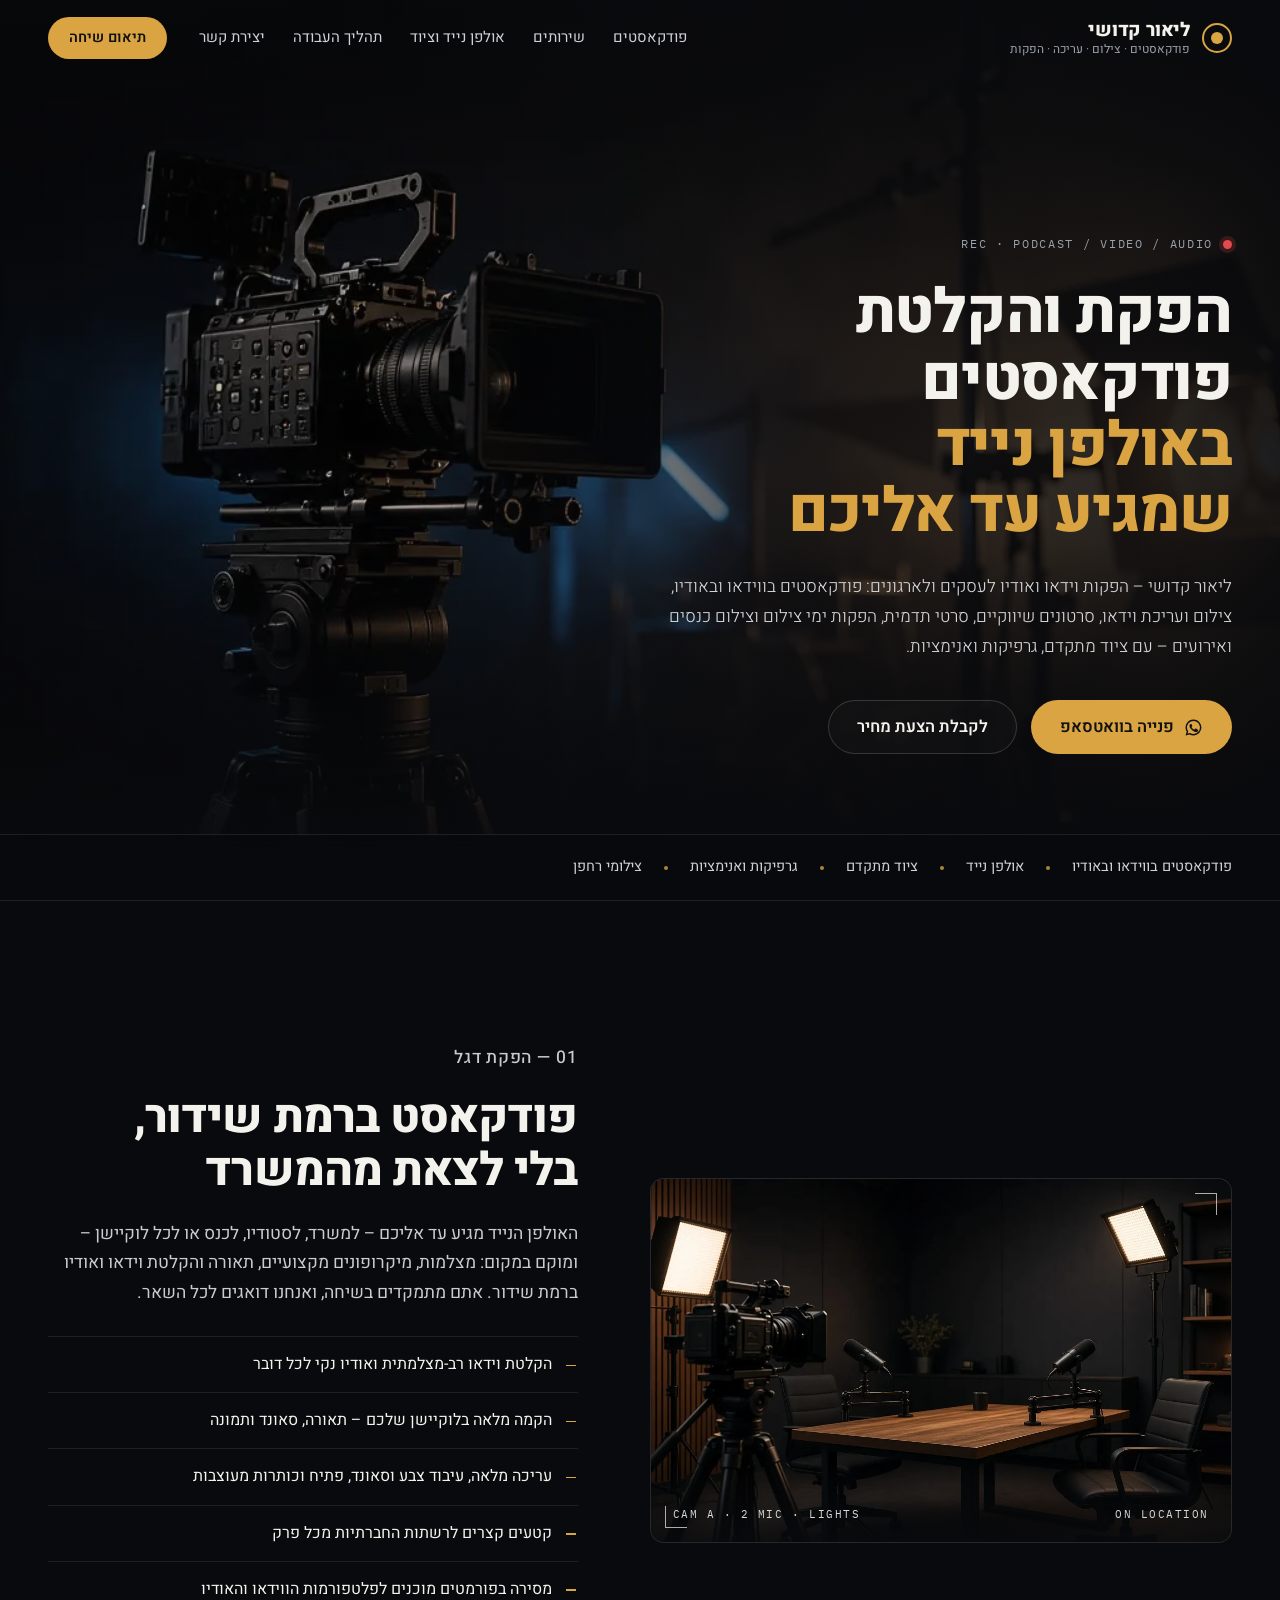
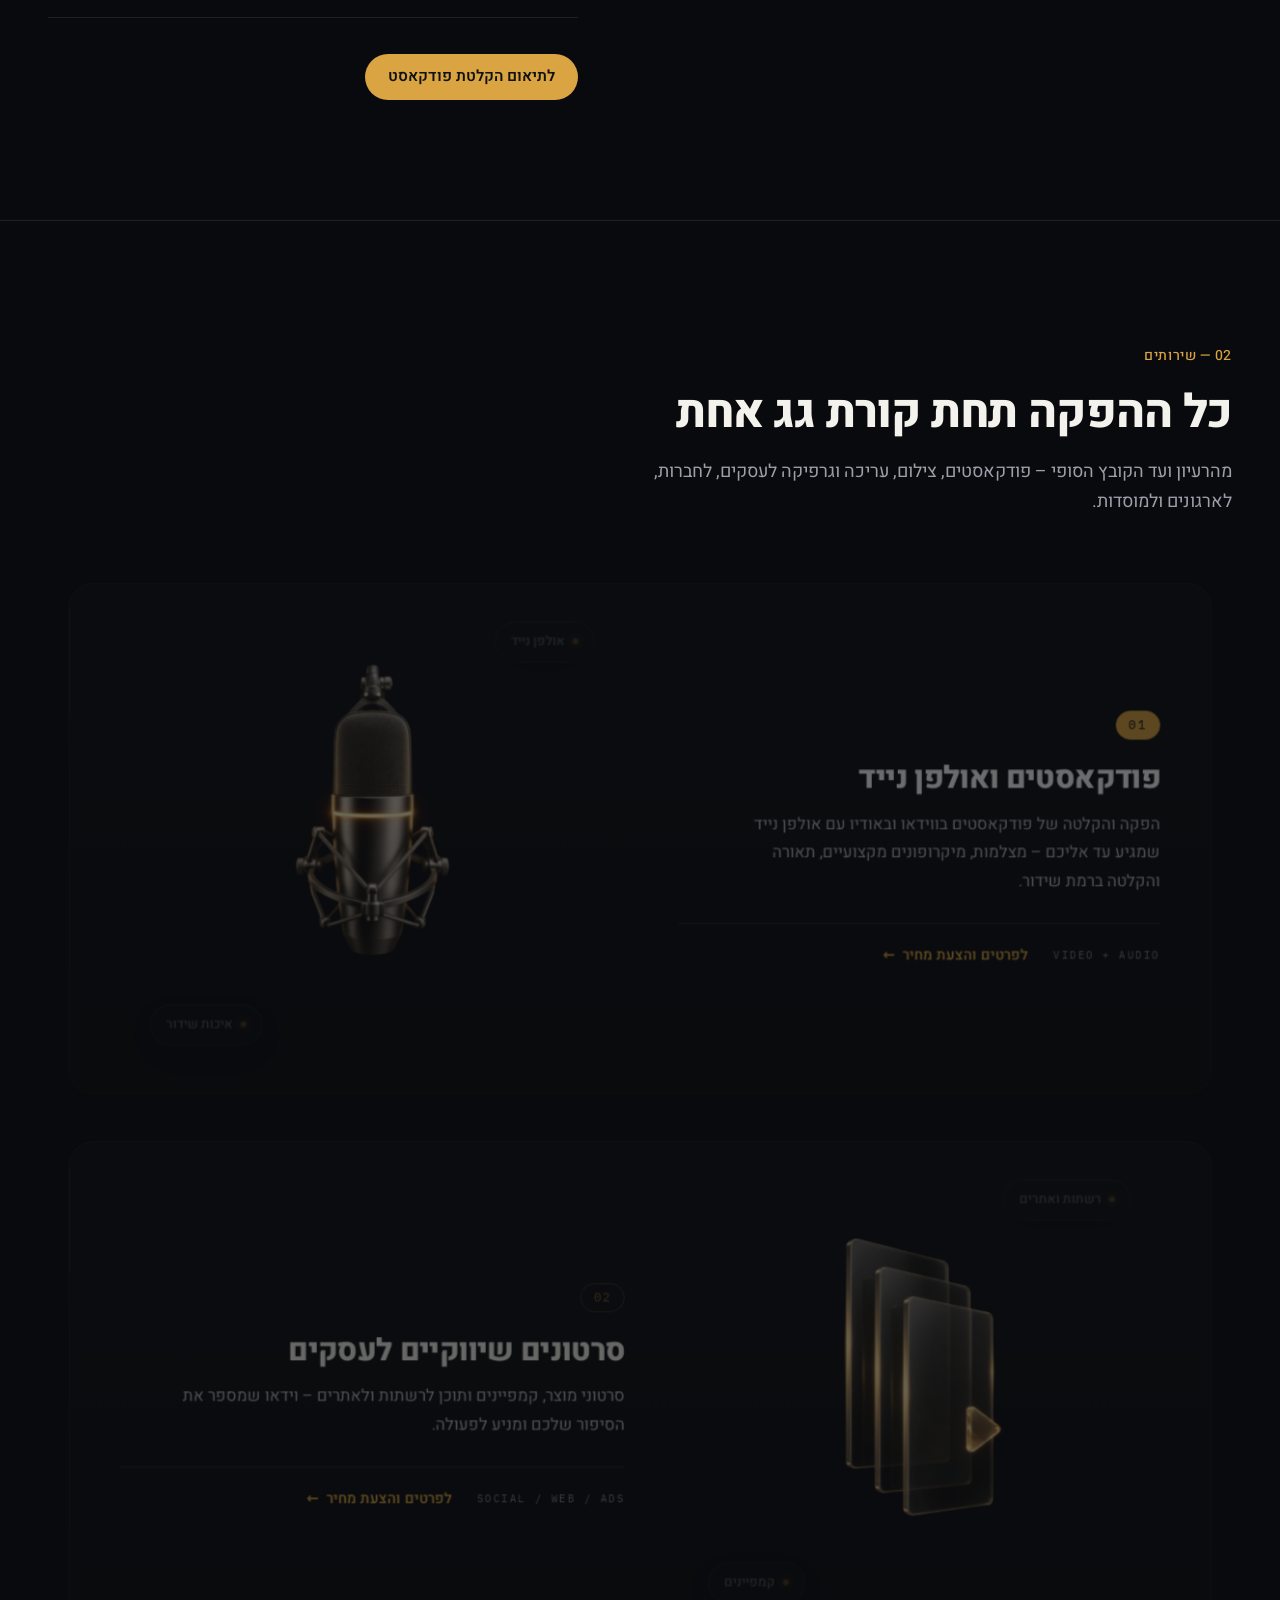
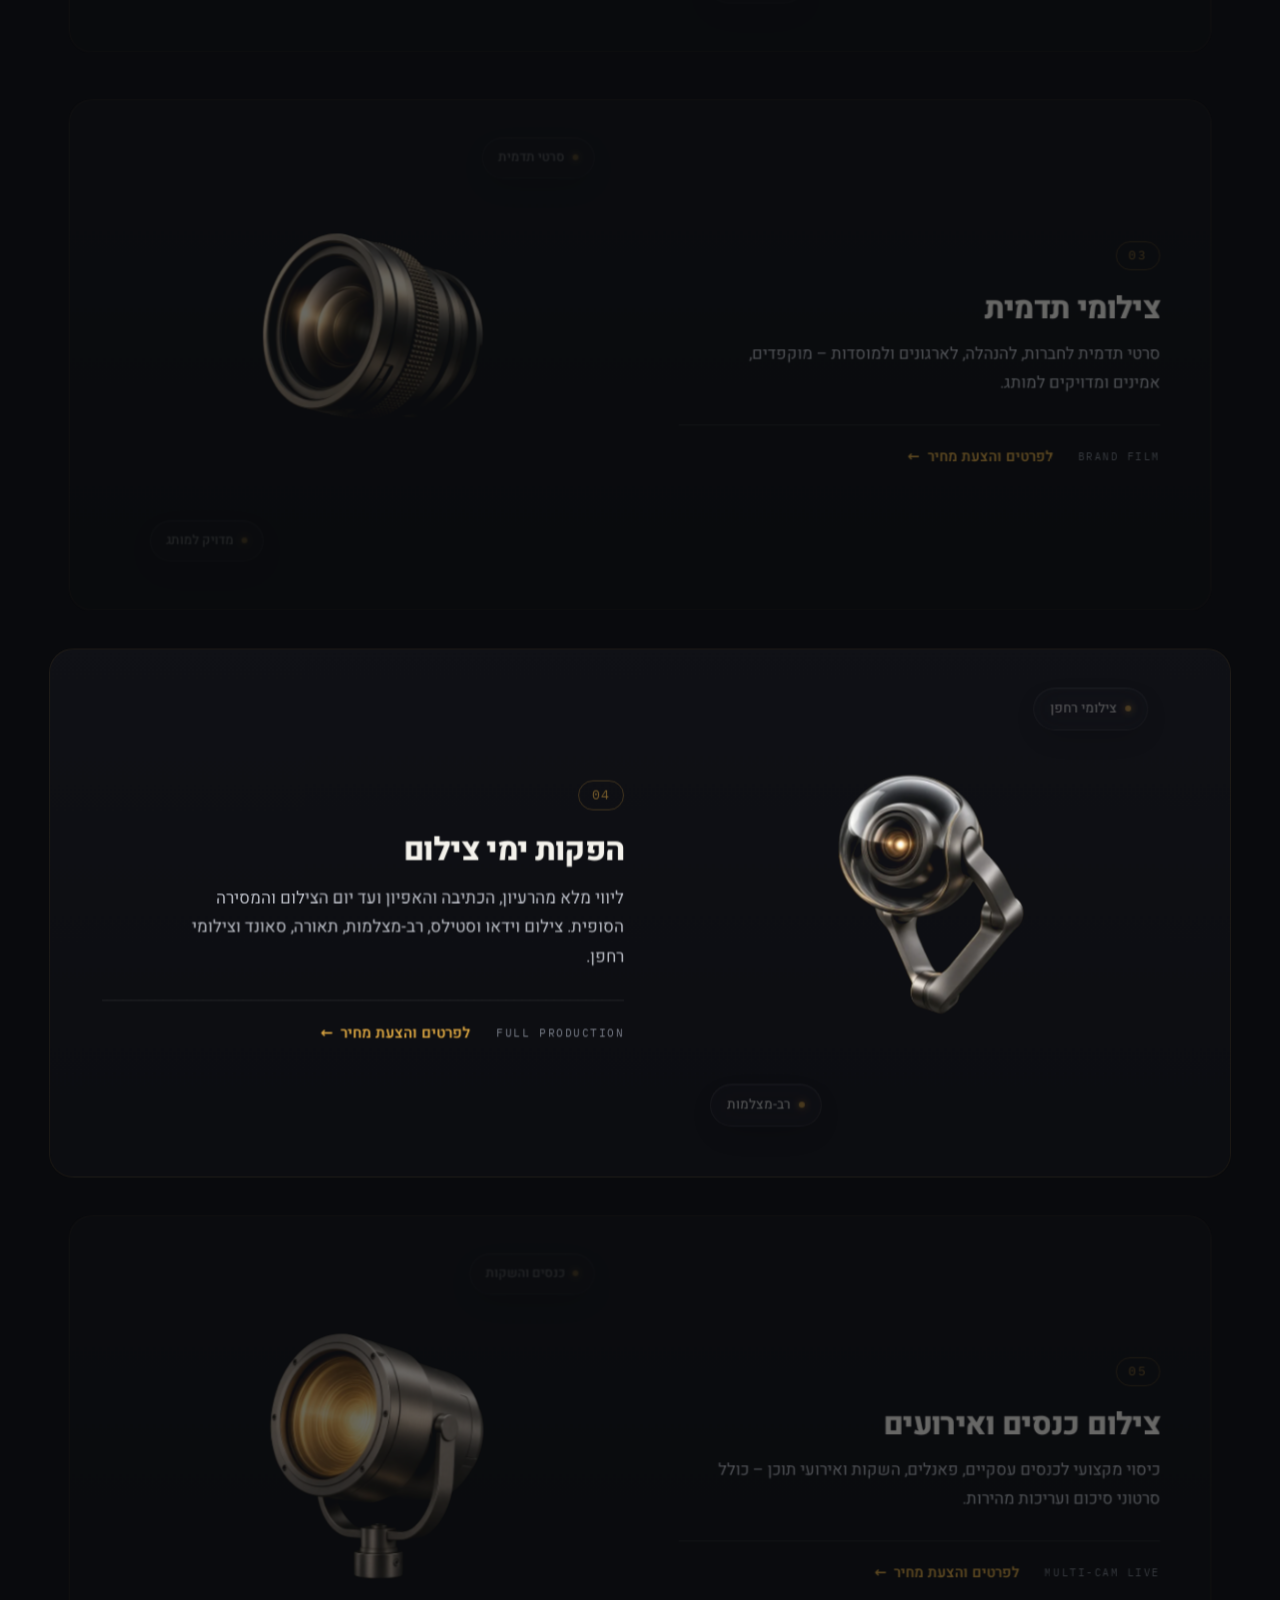
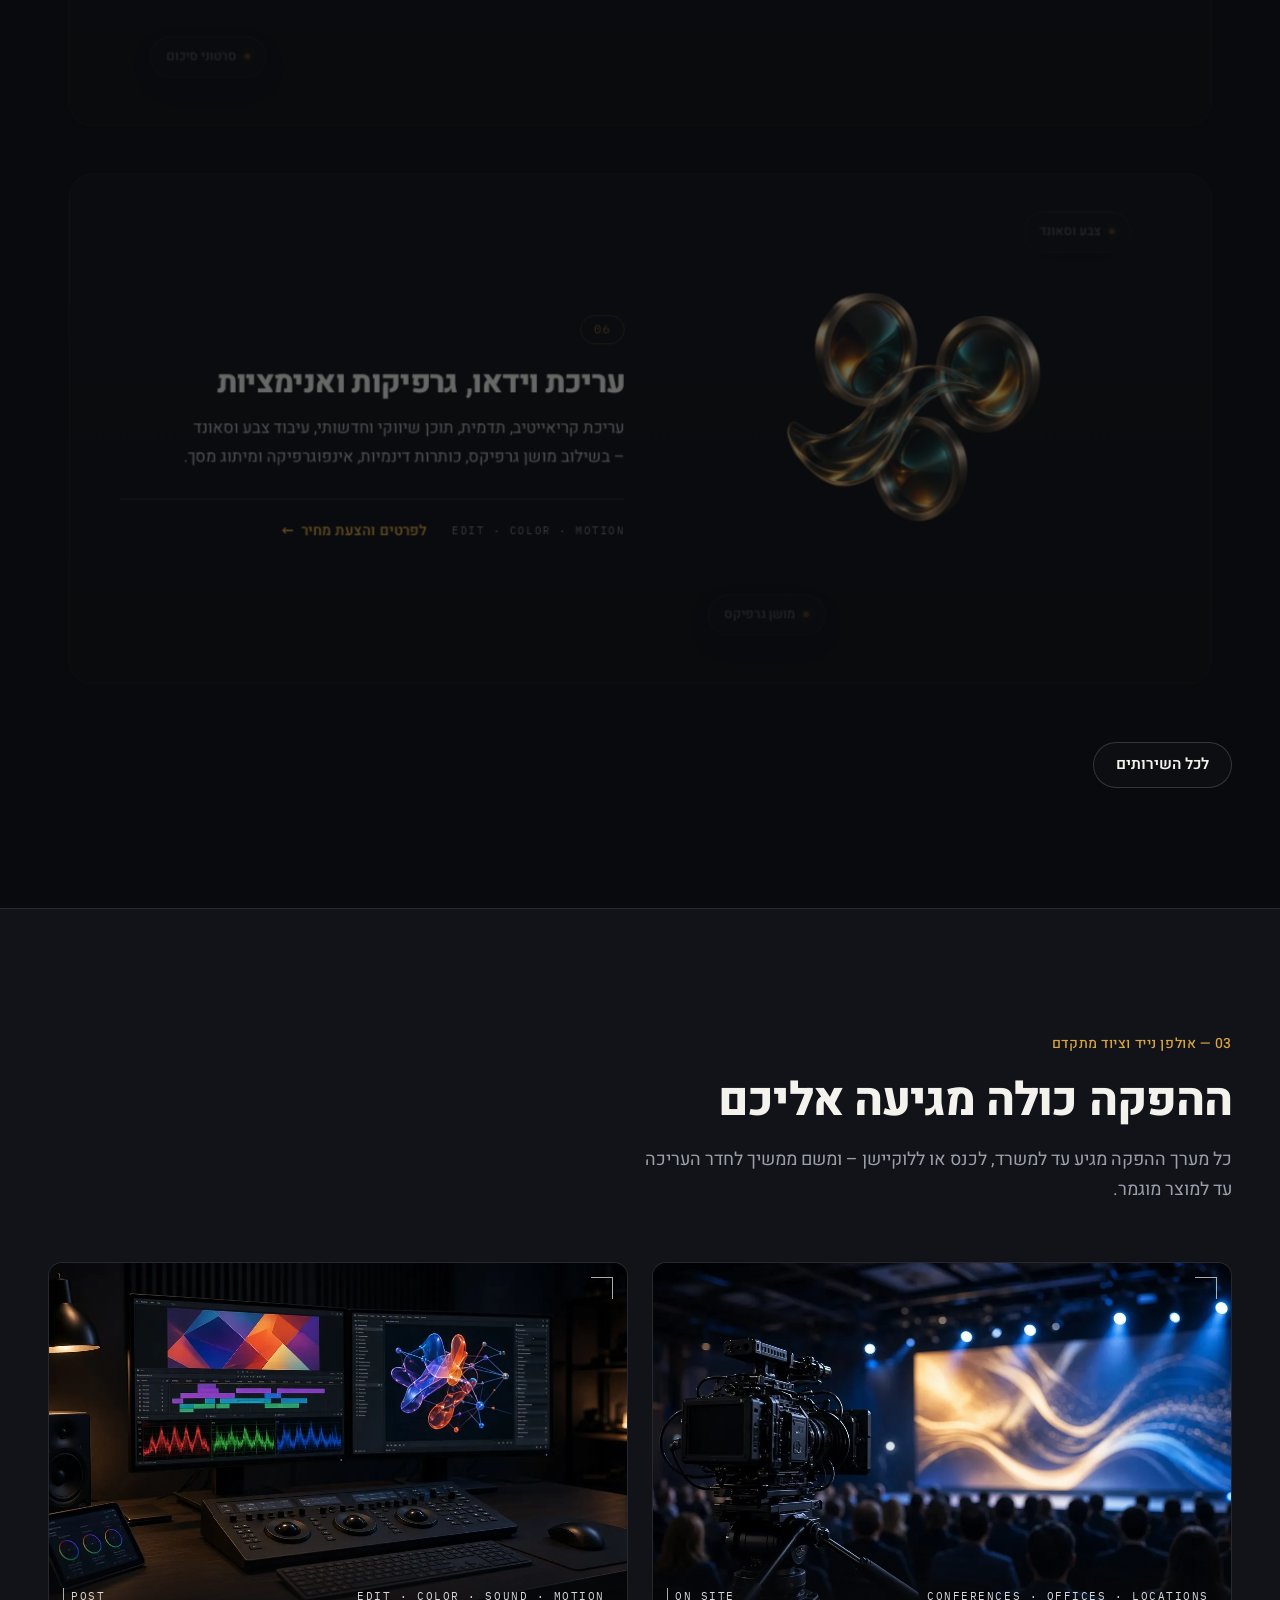
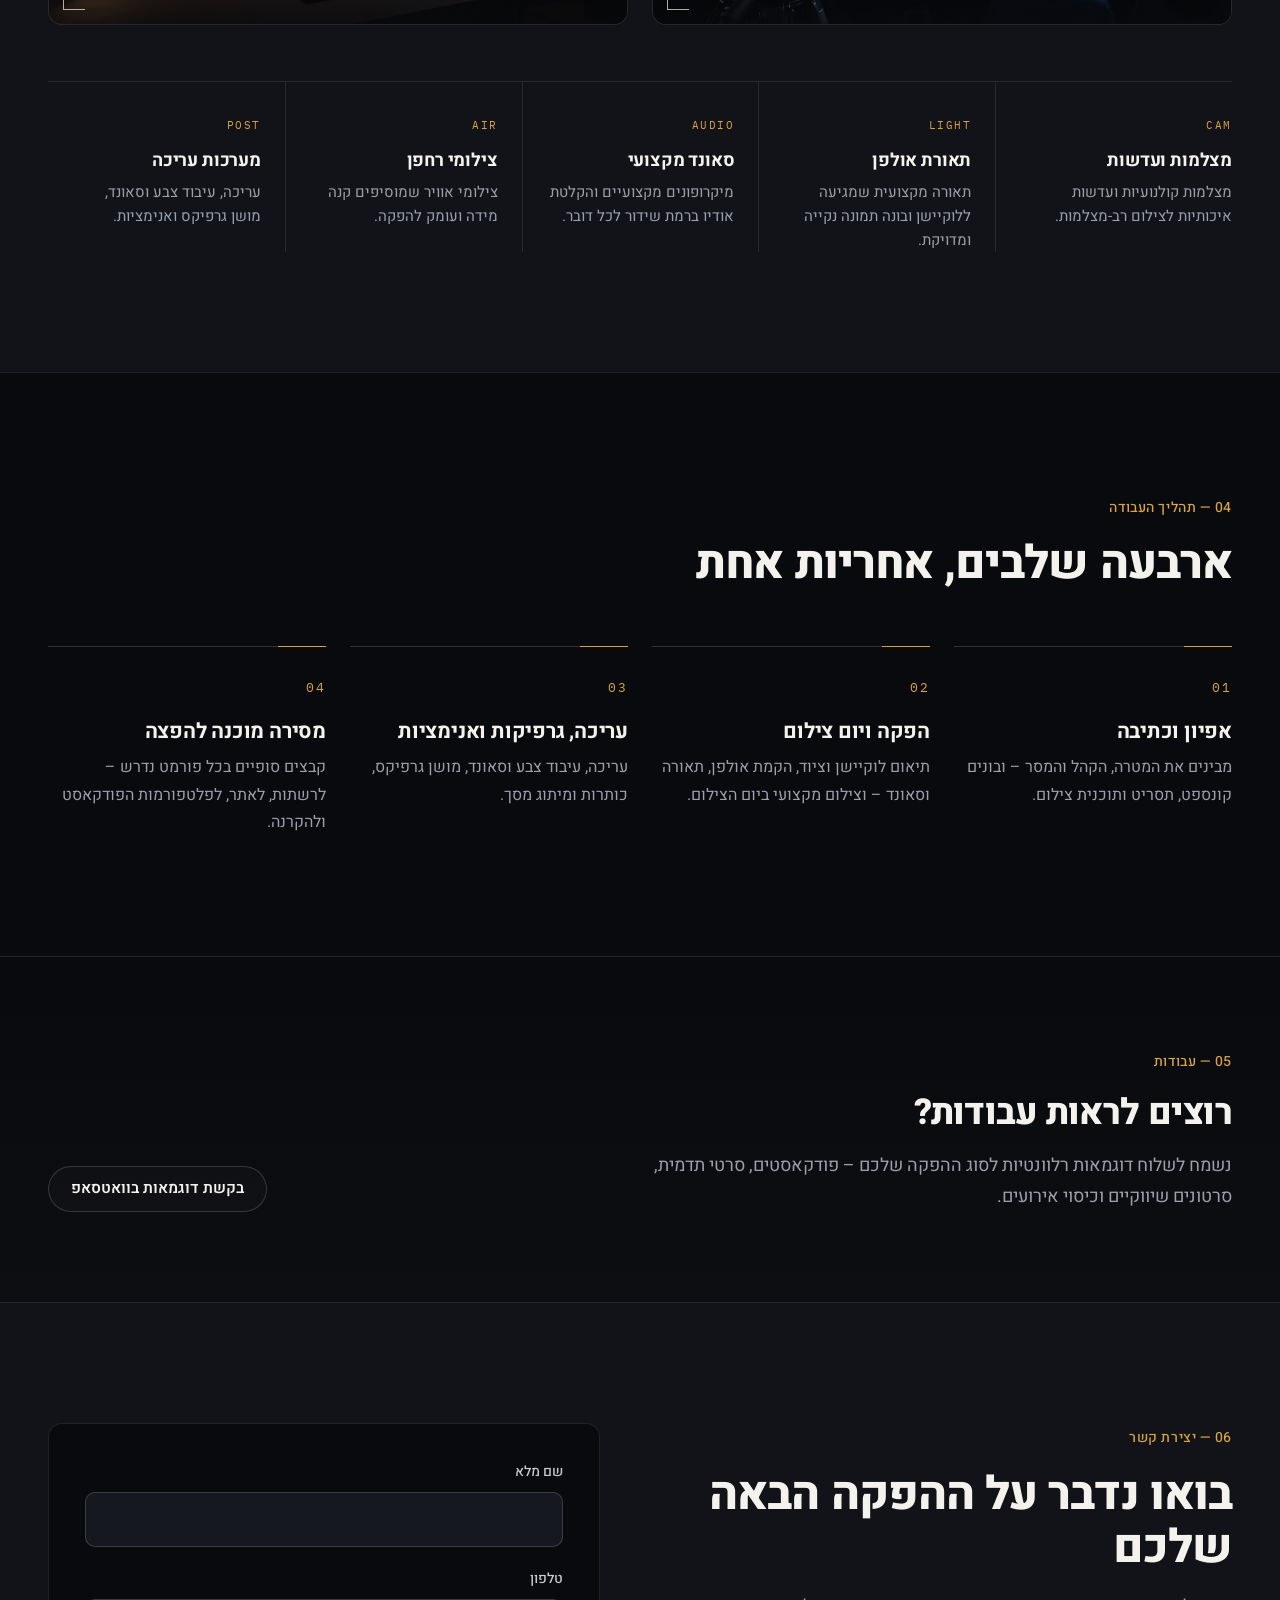
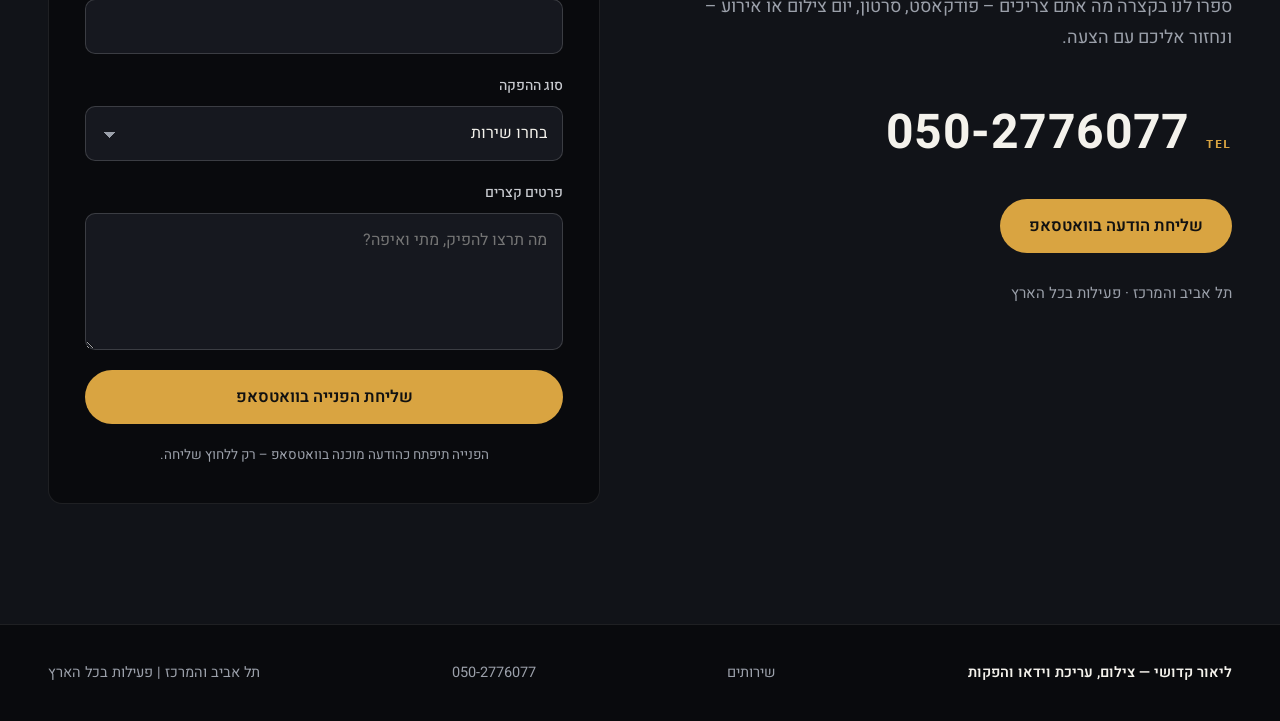
==== commit a6241572: "Add Hebrew services catalog page and 12 branded product images New services.html lists the 12 Reelz " ====
--- a/index.html
+++ b/index.html
@@ -325,7 +325,7 @@
     </a>
     <nav class="nav__links" aria-label="ניווט ראשי">
       <a href="#podcast">פודקאסטים</a>
-      <a href="#services">שירותים</a>
+      <a href="services.html">שירותים</a>
       <a href="#studio">אולפן נייד וציוד</a>
       <a href="#process">תהליך העבודה</a>
       <a href="#contact">יצירת קשר</a>
@@ -338,7 +338,7 @@
 <div class="drawer" id="drawer" aria-hidden="true">
   <nav aria-label="ניווט נייד">
     <a href="#podcast"><span class="mono">01</span>פודקאסטים</a>
-    <a href="#services"><span class="mono">02</span>שירותים</a>
+    <a href="services.html"><span class="mono">02</span>שירותים</a>
     <a href="#studio"><span class="mono">03</span>אולפן נייד וציוד</a>
     <a href="#process"><span class="mono">04</span>תהליך העבודה</a>
     <a href="#contact"><span class="mono">05</span>יצירת קשר</a>
@@ -523,6 +523,7 @@
           </div>
         </article>
       </div>
+      <p class="catalog-jump"><a href="services.html" class="btn btn--ghost">לכל השירותים</a></p>
     </div>
   </section>
 
@@ -640,6 +641,7 @@
 <footer class="footer">
   <div class="wrap footer__inner">
     <strong>ליאור קדושי — צילום, עריכת וידאו והפקות</strong>
+    <a href="services.html">שירותים</a>
     <a href="tel:+972502776077"><bdi>050-2776077</bdi></a>
     <span>תל אביב והמרכז | פעילות בכל הארץ</span>
   </div>
--- a/styles.css
+++ b/styles.css
@@ -265,3 +265,25 @@
   .wa-float{width:50px;height:50px;left:16px;bottom:16px}
 }
 @media (prefers-reduced-motion:reduce){*{animation:none!important;transition:none!important;scroll-behavior:auto!important}.reveal{opacity:1;transform:none}.svc__block{transform:none!important}.svc__obj,.svc__chip{transform:none!important}}
+
+/* services catalog page */
+body.page-inner .nav{background:rgba(9,10,13,.86);backdrop-filter:blur(14px);-webkit-backdrop-filter:blur(14px);border-color:var(--line)}
+.page-hero{padding:140px 0 48px;border-top:0}
+.page-hero h1{font-size:clamp(34px,4vw,58px);font-weight:800;letter-spacing:-.02em;max-width:16ch}
+.catalog{display:grid;grid-template-columns:repeat(2,1fr);gap:18px}
+.catalog__item{scroll-margin-top:110px;background:var(--bg2);border:1px solid var(--line);border-radius:var(--r);padding:32px 30px 28px;display:flex;flex-direction:column;gap:12px;transition:border-color .2s,background .2s}
+.catalog__item:hover{border-color:rgba(217,164,65,.45);background:#14161d}
+.catalog__item .mono{color:var(--gold);font-size:12px}
+.catalog__item h2{font-size:clamp(22px,2vw,26px);letter-spacing:-.015em}
+.catalog__item p{color:var(--mute);font-size:16.5px;line-height:1.65}
+.catalog__item .catalog__cta{margin-top:auto;padding-top:8px;color:var(--gold);font-weight:600;font-size:15px}
+.catalog__item .catalog__cta:hover{color:var(--gold2)}
+.catalog-jump{margin-top:48px}
+.contact--simple .phone{margin-top:28px}
+.nav__links a[aria-current="page"]{color:var(--ink)}
+.nav__links a[aria-current="page"]::after{width:100%}
+@media (max-width:640px){
+  .page-hero{padding:120px 0 28px}
+  .catalog{grid-template-columns:1fr}
+  .catalog__item{padding:26px 22px}
+}
